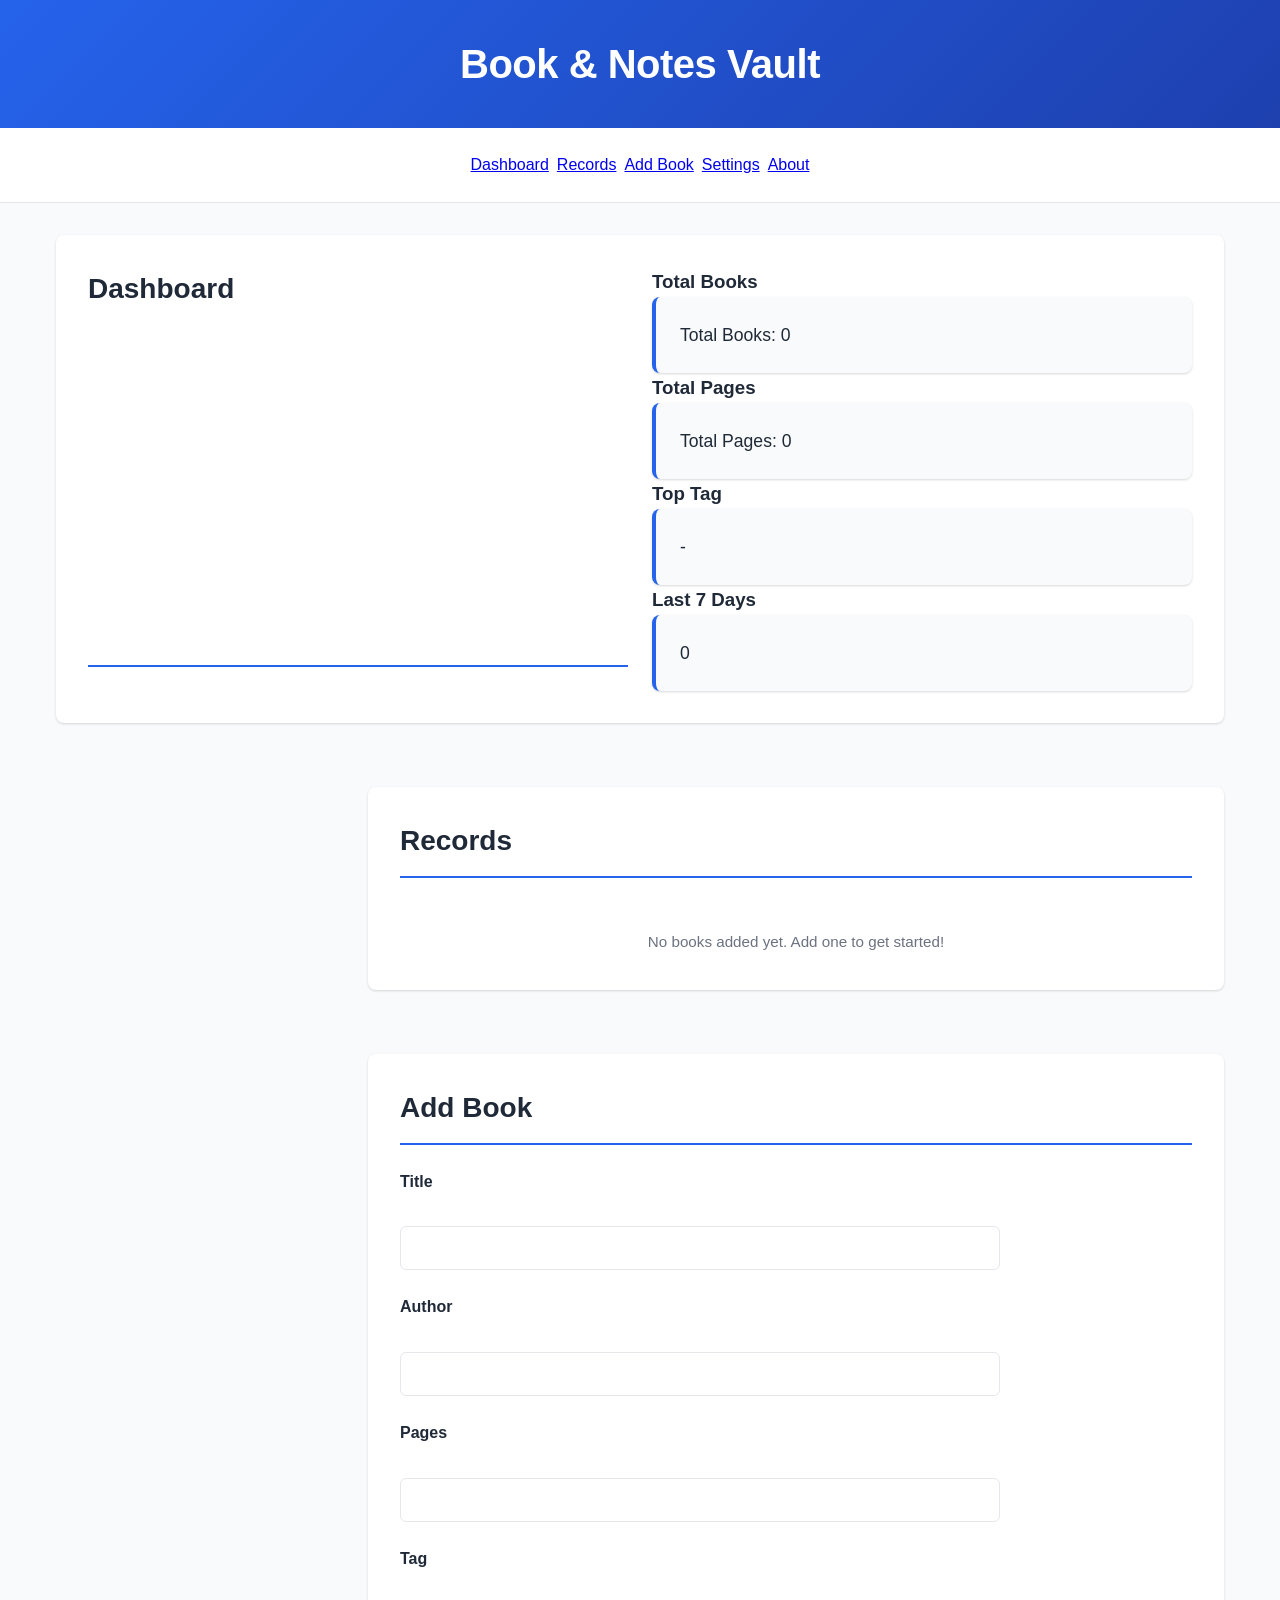
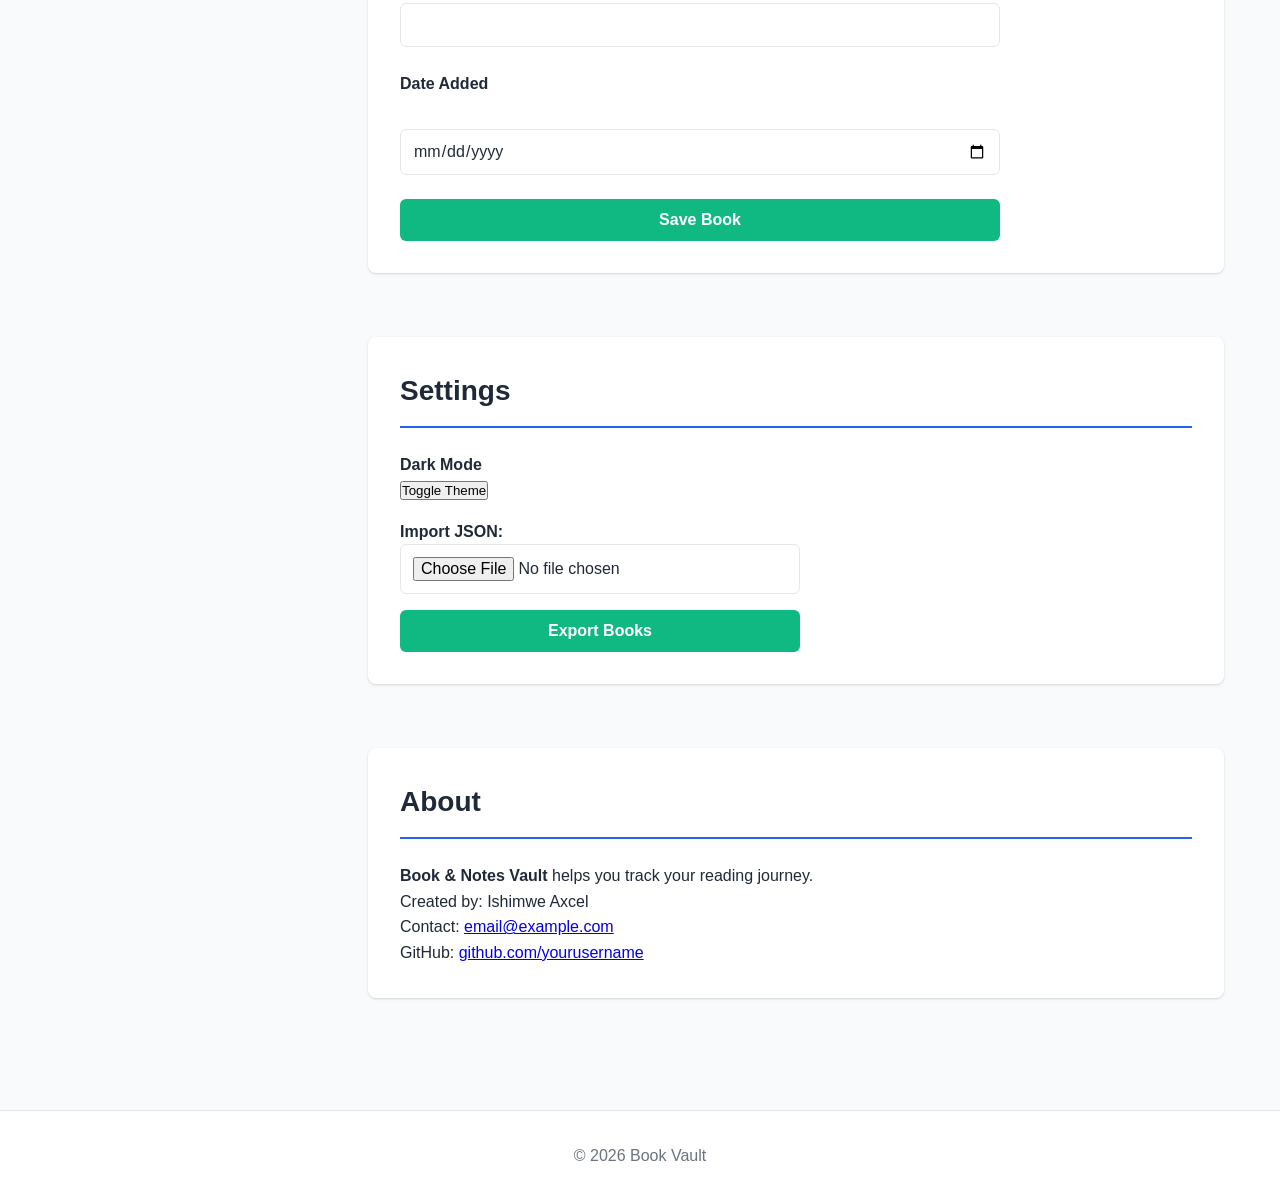
==== index.html @ 2f27c4fe "nav change and settings" ====
<!DOCTYPE html>
<html lang="en">

<head>
  <meta charset="UTF-8">
  <meta name="viewport" content="width=device-width, initial-scale=1.0">
  <title>Book & Notes Vault</title>
  <link rel="stylesheet" href="styles/style.css">
</head>

<body>

  <a href="#main" class="skip-link">Skip to content</a>

  <header>
    <h1>Book & Notes Vault</h1>
  </header>

  <nav>
    <a href="#dashboard" class="nav-link">Dashboard</a>
    <a href="#records" class="nav-link">Records</a>
    <a href="#form" class="nav-link">Add Book</a>
    <a href="#settings" class="nav-link">Settings</a>
    <a href="#about" class="nav-link">About</a>
  </nav>

  <main id="main">

    <section id="dashboard">
      <h2>Dashboard</h2>
      <div class="stats-grid">
        <div class="stat-box">
          <h3>Total Books</h3>
          <p id="totalBooks">0</p>
        </div>
        <div class="stat-box">
          <h3>Total Pages</h3>
          <p id="totalPages">0</p>
        </div>
        <div class="stat-box">
          <h3>Top Tag</h3>
          <p id="topTag">-</p>
        </div>
        <div class="stat-box">
          <h3>Last 7 Days</h3>
          <p id="last7">0</p>
        </div>
      </div>
    </section>

    <section id="records">
      <h2>Records</h2>
    </section>

    <section id="form">
      <h2>Add Book</h2>
      <form id="bookForm">
        <label for="title">Title</label>
        <input type="text" id="title" required>
        <label for="author">Author</label>
        <input type="text" id="author" required>
        <label for="pages">Pages</label>
        <input type="number" id="pages" required>
        <label for="tag">Tag</label>
        <input type="text" id="tag" required>
        <label for="dateAdded">Date Added</label>
        <input type="date" id="dateAdded" required>
        <button type="submit">Save Book</button>
        <p id="formMsg" role="status" aria-live="assertive"></p>
      </form>
    </section>

    <section id="settings">
      <h2>Settings</h2>
      <div class="settings-buttons">
        <div class="setting-item">
          <label for="themeToggle">Dark Mode</label>
          <button id="themeToggle" aria-label="Toggle Dark Mode">Toggle Theme</button>
        </div>
        <div class="setting-item">
          <label>Import JSON: <input type="file" id="importJSON"></label>
        </div>
        <button id="exportJSON">Export Books</button>
      </div>
    </section>

    <section id="about">
      <h2>About</h2>
      <p><strong>Book & Notes Vault</strong> helps you track your reading journey.</p>
      <p>Created by: Ishimwe Axcel</p>
      <p>Contact: <a href="mailto:email@example.com">email@example.com</a></p>
      <p>GitHub: <a href="#">github.com/yourusername</a></p>
    </section>

  </main>

  <footer>
    <p>© 2026 Book Vault</p>
  </footer>

  <script type="module" src="scripts/main.js"></script>
</body>

</html>
---- styles/style.css ----
* {
  margin: 0;
  padding: 0;
  box-sizing: border-box;
}

:root {
  /* Light Theme (Default) */
  --primary-color: #2563eb;
  --primary-dark: #1e40af;
  --secondary-color: #10b981;
  --danger-color: #ef4444;
  --bg-body: #f9fafb;
  --bg-card: #ffffff;
  --bg-nav: #ffffff;
  --text-main: #1f2937;
  --text-muted: #6b7280;
  --border-color: #e5e7eb;
  --shadow: 0 1px 3px rgba(0, 0, 0, 0.1), 0 1px 2px rgba(0, 0, 0, 0.06);
  --shadow-lg: 0 10px 15px -3px rgba(0, 0, 0, 0.1);
  --gradient-header: linear-gradient(135deg, var(--primary-color) 0%, var(--primary-dark) 100%);
  --tag-bg: #e0e7ff;
  --tag-text: #3730a3;
  --input-bg: #ffffff;
}

/* Dark Theme overrides */
body.dark-mode {
  --primary-color: #3b82f6;
  --primary-dark: #60a5fa;
  --secondary-color: #34d399;
  --danger-color: #f87171;
  --bg-body: #111827;
  --bg-card: #1f2937;
  --bg-nav: #1f2937;
  --text-main: #f3f4f6;
  --text-muted: #9ca3af;
  --border-color: #374151;
  --shadow: 0 1px 3px rgba(0, 0, 0, 0.3);
  --shadow-lg: 0 10px 15px -3px rgba(0, 0, 0, 0.3);
  --gradient-header: linear-gradient(135deg, #1e3a8a 0%, #1e40af 100%);
  --tag-bg: #312e81;
  --tag-text: #e0e7ff;
  --input-bg: #374151;
}

body {
  font-family: -apple-system, BlinkMacSystemFont, 'Segoe UI', Roboto, Oxygen, Ubuntu, Cantarell, sans-serif;
  line-height: 1.6;
  color: var(--text-main);
  background-color: var(--bg-body);
  transition: background-color 0.3s ease, color 0.3s ease;
}

/* Header */
header {
  background: var(--gradient-header);
  color: white;
  padding: 2rem 1rem;
  text-align: center;
  box-shadow: var(--shadow);
}

header h1 {
  font-size: 2.5rem;
  font-weight: 700;
  letter-spacing: -0.5px;
}

/* Navigation */
nav {
  display: flex;
  flex-wrap: wrap;
  gap: 0.5rem;
  padding: 1.5rem 1rem;
  background: var(--bg-nav);
  border-bottom: 1px solid var(--border-color);
  justify-content: center;
  transition: background-color 0.3s ease, border-color 0.3s ease;
}

nav button {
  padding: 0.75rem 1.5rem;
  border: 1px solid var(--border-color);
  background: var(--bg-card);
  color: var(--text-main);
  border-radius: 6px;
  cursor: pointer;
  font-weight: 500;
  transition: all 0.2s ease;
}

nav button:hover {
  background: var(--primary-color);
  color: white;
  border-color: var(--primary-color);
  transform: translateY(-1px);
  box-shadow: var(--shadow);
}

nav button:focus {
  outline: 3px solid var(--primary-color);
  outline-offset: 2px;
}

/* Main & Sections */
main {
  padding: 2rem 1rem;
  max-width: 1200px;
  margin: 0 auto;
}

section {
  background: var(--bg-card);
  border-radius: 8px;
  padding: 2rem;
  margin-bottom: 2rem;
  box-shadow: var(--shadow);
  transition: background-color 0.3s ease, box-shadow 0.3s ease;
}

section h2 {
  margin-bottom: 1.5rem;
  font-size: 1.75rem;
  color: var(--text-main);
  border-bottom: 2px solid var(--primary-color);
  padding-bottom: 0.75rem;
}

/* Dashboard Stats */
#dashboard {
  display: grid;
  grid-template-columns: repeat(auto-fit, minmax(240px, 1fr));
  gap: 1.5rem;
  margin-bottom: 2rem;
}

#dashboard p {
  background: var(--bg-body);
  padding: 1.5rem;
  border-radius: 8px;
  border-left: 4px solid var(--primary-color);
  font-weight: 500;
  font-size: 1.1rem;
  color: var(--text-main);
  box-shadow: var(--shadow);
}

/* Records */
#records {
  display: grid;
  grid-template-columns: repeat(auto-fill, minmax(280px, 1fr));
  gap: 1.5rem;
}

#records > h2 {
  grid-column: 1 / -1;
}

#records div {
  background: var(--bg-card);
  border: 1px solid var(--border-color);
  border-radius: 8px;
  padding: 1.5rem;
  transition: all 0.3s ease;
  display: flex;
  flex-direction: column;
}

#records div:hover {
  box-shadow: var(--shadow-lg);
  transform: translateY(-4px);
  border-color: var(--primary-color);
}

#records h4 {
  font-size: 1.25rem;
  margin-bottom: 0.5rem;
  color: var(--text-main);
}

#records p {
  color: var(--text-muted);
  margin: 0.25rem 0;
  font-size: 0.95rem;
}

#records button {
  margin-top: auto; /* Push button to bottom */
  width: 100%;
  padding: 0.75rem;
  background: var(--danger-color);
  color: white;
  border: none;
  border-radius: 6px;
  cursor: pointer;
  font-weight: 600;
  transition: all 0.2s ease;
}

#records button:hover {
  background: #dc2626; /* Slightly darker shade manually if needed, or rely on opacity */
  filter: brightness(0.9);
  transform: scale(1.02);
}

#records button:focus {
  outline: 3px solid var(--danger-color);
  outline-offset: 2px;
}

/* Form */
#form h2 {
  grid-column: 1 / -1;
}

#bookForm {
  display: grid;
  gap: 1.5rem;
  max-width: 600px;
}

label {
  display: block;
  font-weight: 600;
  color: var(--text-main);
  margin-bottom: 0.5rem;
}

input[type="text"],
input[type="number"],
input[type="date"],
input[type="file"] {
  width: 100%;
  padding: 0.75rem;
  border: 1px solid var(--border-color);
  border-radius: 6px;
  font-size: 1rem;
  font-family: inherit;
  transition: all 0.2s ease;
  background-color: var(--input-bg);
  color: var(--text-main);
}

input[type="text"]:focus,
input[type="number"]:focus,
input[type="date"]:focus,
input[type="file"]:focus {
  outline: none;
  border-color: var(--primary-color);
  box-shadow: 0 0 0 3px rgba(37, 99, 235, 0.1);
}

#bookForm > button,
#exportJSON {
  padding: 0.75rem 1.5rem;
  background: var(--secondary-color);
  color: white;
  border: none;
  border-radius: 6px;
  font-size: 1rem;
  font-weight: 600;
  cursor: pointer;
  transition: all 0.2s ease;
}

#bookForm > button:hover,
#exportJSON:hover {
  filter: brightness(0.9);
  transform: translateY(-2px);
  box-shadow: var(--shadow);
}

#bookForm > button:focus,
#exportJSON:focus {
  outline: 3px solid var(--secondary-color);
  outline-offset: 2px;
}

.settings-buttons {
  display: flex;
  flex-direction: column;
  gap: 1rem;
  max-width: 400px;
}

.settings-buttons label {
  margin-bottom: 0;
}

/* Status Messages */
#formMsg {
  padding: 0.75rem;
  border-radius: 6px;
  font-weight: 500;
  display: none;
}

#formMsg.success {
  display: block;
  background: #d1fae5;
  color: #065f46;
  border: 1px solid #6ee7b7;
}

#formMsg.error {
  display: block;
  background: #fee2e2;
  color: #7f1d1d;
  border: 1px solid #fca5a5;
}

/* Footer */
footer {
  background: var(--bg-nav);
  color: var(--text-muted);
  text-align: center;
  padding: 2rem 1rem;
  margin-top: 3rem;
  border-top: 1px solid var(--border-color);
}

footer p {
  margin: 0;
}

/* Skip Link */
.skip-link {
  position: absolute;
  left: -999px;
  z-index: 999;
  text-decoration: none;
}

.skip-link:focus {
  left: 10px;
  top: 10px;
  background: var(--text-main);
  color: var(--bg-body);
  padding: 0.5rem 1rem;
  border-radius: 6px;
  box-shadow: var(--shadow-lg);
}

/* Responsive */
@media (max-width: 768px) {
  header h1 {
    font-size: 1.75rem;
  }

  main {
    padding: 1rem 0.5rem;
  }

  section {
    padding: 1.5rem 1rem;
    margin-bottom: 1rem;
  }

  nav {
    gap: 0.5rem;
  }

  nav button {
    padding: 0.5rem 1rem;
    font-size: 0.9rem;
  }

  #records {
    grid-template-columns: 1fr;
  }
}

@media (min-width: 1024px) {
  main {
    display: grid;
    grid-template-columns: 280px 1fr; /* Increased sidebar width slightly */
    gap: 2rem;
  }

  nav {
    justify-content: center;
  }

  #dashboard {
    grid-column: 1 / -1;
  }

  #records,
  #form,
  #settings,
  #about {
    grid-column: 2;
  }
}
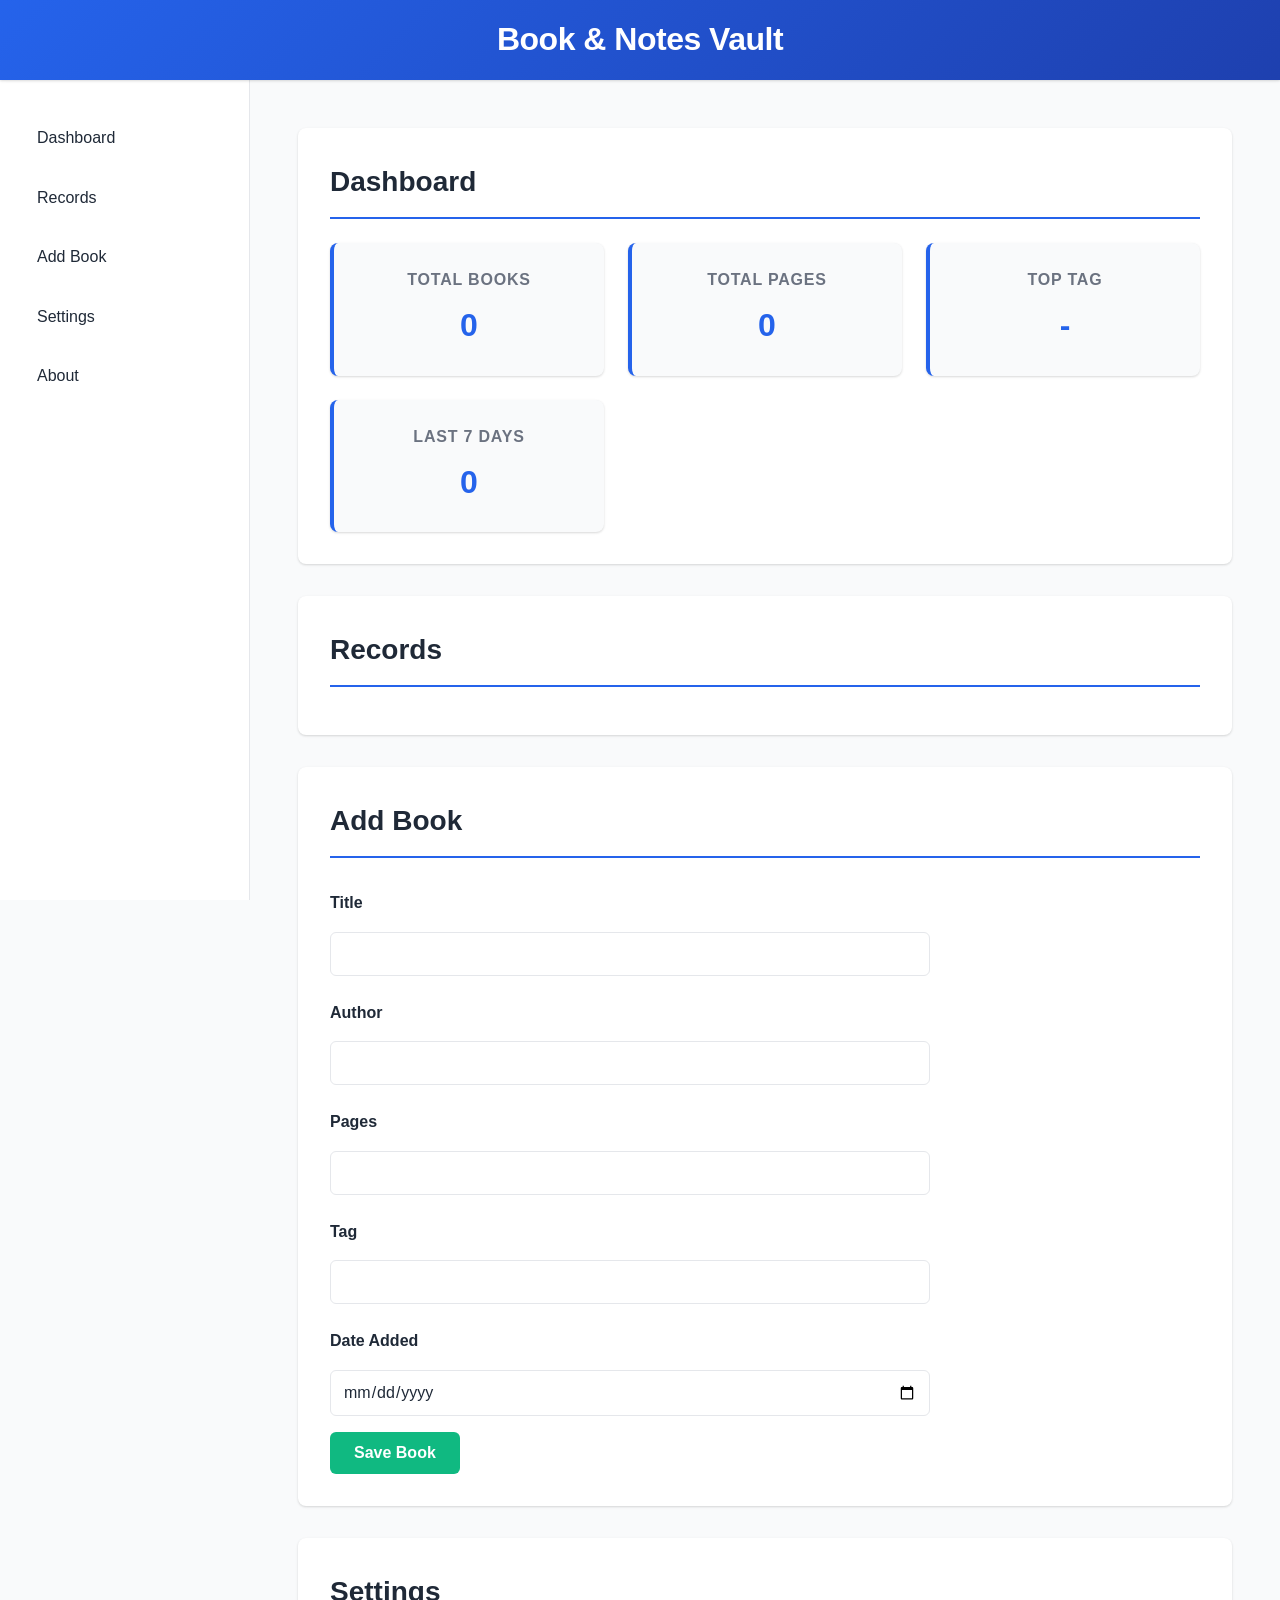
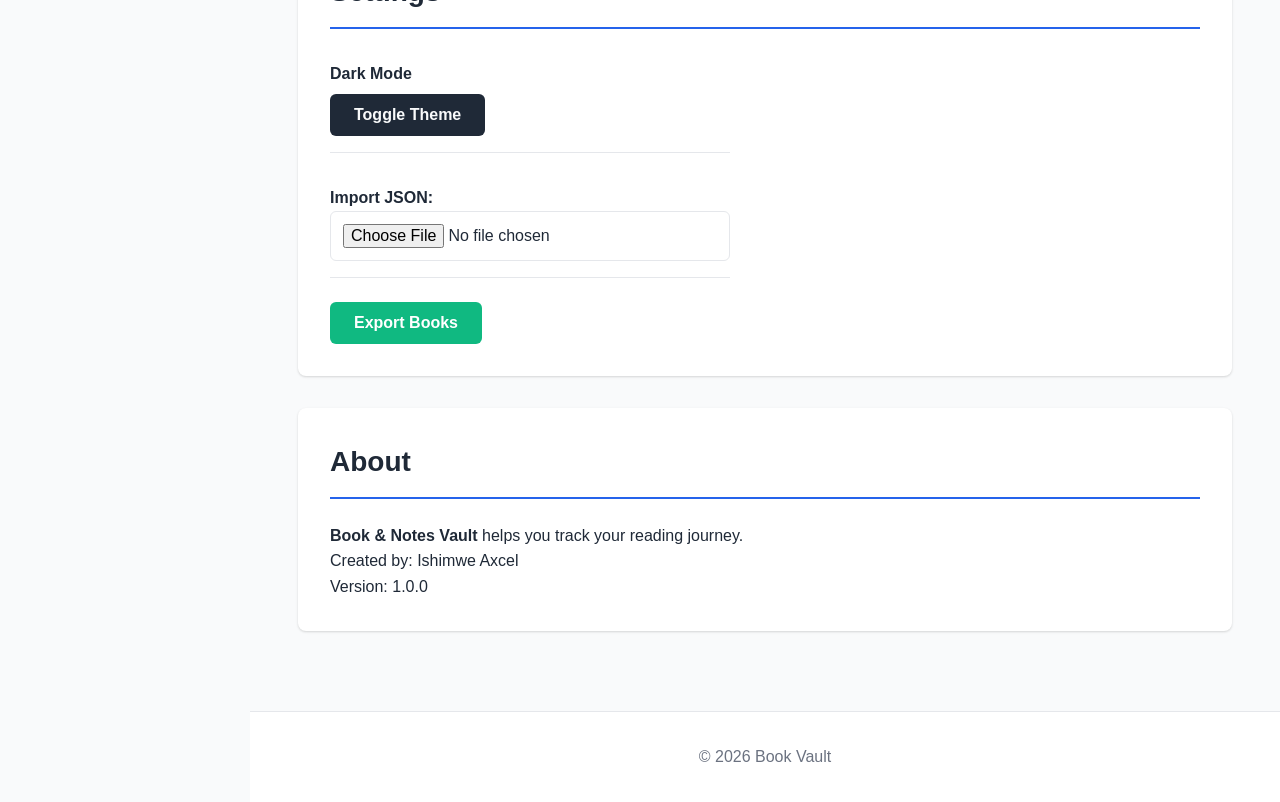
==== commit 2afe72df: "nav change and settings" ====
--- a/index.html
+++ b/index.html
@@ -88,8 +88,7 @@
       <h2>About</h2>
       <p><strong>Book & Notes Vault</strong> helps you track your reading journey.</p>
       <p>Created by: Ishimwe Axcel</p>
-      <p>Contact: <a href="mailto:email@example.com">email@example.com</a></p>
-      <p>GitHub: <a href="#">github.com/yourusername</a></p>
+      <p>Version: 1.0.0</p>
     </section>
 
   </main>
--- a/styles/style.css
+++ b/styles/style.css
@@ -22,6 +22,8 @@
   --tag-bg: #e0e7ff;
   --tag-text: #3730a3;
   --input-bg: #ffffff;
+  --highlight-bg: #fde047;
+  --highlight-text: #000000;
 }
 
 /* Dark Theme overrides */
@@ -40,74 +42,91 @@
   --shadow-lg: 0 10px 15px -3px rgba(0, 0, 0, 0.3);
   --gradient-header: linear-gradient(135deg, #1e3a8a 0%, #1e40af 100%);
   --tag-bg: #312e81;
-  --tag-text: #e0e7ff;
   --input-bg: #374151;
+  --highlight-bg: #fbbf24;
+  --highlight-text: #000000;
+}
+
+html {
+  scroll-behavior: smooth;
 }
 
 body {
-  font-family: -apple-system, BlinkMacSystemFont, 'Segoe UI', Roboto, Oxygen, Ubuntu, Cantarell, sans-serif;
+  font-family: 'Segoe UI', Tahoma, Geneva, Verdana, sans-serif;
   line-height: 1.6;
   color: var(--text-main);
   background-color: var(--bg-body);
   transition: background-color 0.3s ease, color 0.3s ease;
-}
-
-/* Header */
+  display: flex;
+  flex-direction: column;
+  min-height: 100vh;
+}
+
+mark {
+  background-color: var(--highlight-bg);
+  color: var(--highlight-text);
+  border-radius: 2px;
+  padding: 0 2px;
+}
+
 header {
   background: var(--gradient-header);
   color: white;
-  padding: 2rem 1rem;
+  padding: 1.5rem 1rem;
   text-align: center;
   box-shadow: var(--shadow);
+  z-index: 20;
+  position: relative;
 }
 
 header h1 {
-  font-size: 2.5rem;
+  font-size: 2rem;
   font-weight: 700;
   letter-spacing: -0.5px;
 }
 
-/* Navigation */
+/* Navigation - Sidebar on Desktop */
 nav {
-  display: flex;
-  flex-wrap: wrap;
+  background: var(--bg-nav);
+  border-right: 1px solid var(--border-color);
+  transition: background-color 0.3s ease, border-color 0.3s ease;
+  padding: 1rem;
+  display: flex;
+  flex-direction: column;
+  /* Stack vertically by default for sidebar */
   gap: 0.5rem;
-  padding: 1.5rem 1rem;
-  background: var(--bg-nav);
-  border-bottom: 1px solid var(--border-color);
-  justify-content: center;
-  transition: background-color 0.3s ease, border-color 0.3s ease;
-}
-
-nav button {
-  padding: 0.75rem 1.5rem;
-  border: 1px solid var(--border-color);
-  background: var(--bg-card);
-  color: var(--text-main);
-  border-radius: 6px;
-  cursor: pointer;
+}
+
+/* Nav Links as Buttons */
+.nav-link {
+  display: block;
+  padding: 0.75rem 1.25rem;
+  color: var(--text-main);
+  text-decoration: none;
   font-weight: 500;
+  border-radius: 6px;
   transition: all 0.2s ease;
-}
-
-nav button:hover {
+  border: 1px solid transparent;
+}
+
+.nav-link:hover {
   background: var(--primary-color);
   color: white;
-  border-color: var(--primary-color);
-  transform: translateY(-1px);
+  transform: translateX(4px);
   box-shadow: var(--shadow);
 }
 
-nav button:focus {
-  outline: 3px solid var(--primary-color);
-  outline-offset: 2px;
+.nav-link:focus {
+  outline: 2px solid var(--primary-color);
+  background: var(--bg-body);
 }
 
 /* Main & Sections */
 main {
-  padding: 2rem 1rem;
-  max-width: 1200px;
-  margin: 0 auto;
+  padding: 2rem;
+  flex: 1;
+  max-width: 1000px;
+  /* Limit width for readability */
 }
 
 section {
@@ -117,6 +136,8 @@
   margin-bottom: 2rem;
   box-shadow: var(--shadow);
   transition: background-color 0.3s ease, box-shadow 0.3s ease;
+  scroll-margin-top: 2rem;
+  /* Spacing for smooth scroll target */
 }
 
 section h2 {
@@ -127,37 +148,84 @@
   padding-bottom: 0.75rem;
 }
 
-/* Dashboard Stats */
-#dashboard {
+/* Dashboard Stats Grid */
+.stats-grid {
   display: grid;
-  grid-template-columns: repeat(auto-fit, minmax(240px, 1fr));
+  grid-template-columns: repeat(auto-fit, minmax(200px, 1fr));
   gap: 1.5rem;
-  margin-bottom: 2rem;
-}
-
-#dashboard p {
+}
+
+.stat-box {
   background: var(--bg-body);
   padding: 1.5rem;
   border-radius: 8px;
   border-left: 4px solid var(--primary-color);
-  font-weight: 500;
-  font-size: 1.1rem;
-  color: var(--text-main);
   box-shadow: var(--shadow);
-}
-
-/* Records */
-#records {
+  text-align: center;
+}
+
+.stat-box h3 {
+  font-size: 1rem;
+  color: var(--text-muted);
+  margin-bottom: 0.5rem;
+  text-transform: uppercase;
+  letter-spacing: 0.05em;
+}
+
+.stat-box p {
+  font-size: 2rem;
+  font-weight: 700;
+  color: var(--primary-color);
+  margin: 0;
+}
+
+/* Records Controls */
+.controls-bar {
+  display: flex;
+  flex-wrap: wrap;
+  gap: 1rem;
+  margin-bottom: 1.5rem;
+  align-items: center;
+  background: var(--bg-body);
+  padding: 1rem;
+  border-radius: 8px;
+  border: 1px solid var(--border-color);
+}
+
+#searchInput {
+  flex: 1;
+  min-width: 200px;
+}
+
+.sort-controls {
+  display: flex;
+  align-items: center;
+  gap: 0.5rem;
+}
+
+.sort-controls select {
+  padding: 0.75rem;
+  border: 1px solid var(--border-color);
+  border-radius: 6px;
+  background-color: var(--input-bg);
+  color: var(--text-main);
+  cursor: pointer;
+}
+
+/* Records Grid Container */
+#recordsGrid {
   display: grid;
   grid-template-columns: repeat(auto-fill, minmax(280px, 1fr));
   gap: 1.5rem;
 }
 
-#records > h2 {
+/* Records Section Header */
+#records>h2 {
   grid-column: 1 / -1;
-}
-
-#records div {
+  margin-bottom: 1rem;
+}
+
+.record-card {
   background: var(--bg-card);
   border: 1px solid var(--border-color);
   border-radius: 8px;
@@ -167,26 +235,26 @@
   flex-direction: column;
 }
 
-#records div:hover {
+.record-card:hover {
   box-shadow: var(--shadow-lg);
   transform: translateY(-4px);
   border-color: var(--primary-color);
 }
 
-#records h4 {
+.record-card h4 {
   font-size: 1.25rem;
   margin-bottom: 0.5rem;
   color: var(--text-main);
 }
 
-#records p {
+.record-card p {
   color: var(--text-muted);
   margin: 0.25rem 0;
   font-size: 0.95rem;
 }
 
-#records button {
-  margin-top: auto; /* Push button to bottom */
+.delete-btn {
+  margin-top: auto;
   width: 100%;
   padding: 0.75rem;
   background: var(--danger-color);
@@ -198,25 +266,15 @@
   transition: all 0.2s ease;
 }
 
-#records button:hover {
-  background: #dc2626; /* Slightly darker shade manually if needed, or rely on opacity */
+.delete-btn:hover {
   filter: brightness(0.9);
   transform: scale(1.02);
 }
 
-#records button:focus {
-  outline: 3px solid var(--danger-color);
-  outline-offset: 2px;
-}
-
 /* Form */
-#form h2 {
-  grid-column: 1 / -1;
-}
-
 #bookForm {
   display: grid;
-  gap: 1.5rem;
+  gap: 1rem;
   max-width: 600px;
 }
 
@@ -224,7 +282,7 @@
   display: block;
   font-weight: 600;
   color: var(--text-main);
-  margin-bottom: 0.5rem;
+  margin-top: 0.5rem;
 }
 
 input[type="text"],
@@ -242,17 +300,15 @@
   color: var(--text-main);
 }
 
-input[type="text"]:focus,
-input[type="number"]:focus,
-input[type="date"]:focus,
-input[type="file"]:focus {
+input:focus {
   outline: none;
   border-color: var(--primary-color);
   box-shadow: 0 0 0 3px rgba(37, 99, 235, 0.1);
 }
 
-#bookForm > button,
-#exportJSON {
+#bookForm>button,
+#exportJSON,
+#themeToggle {
   padding: 0.75rem 1.5rem;
   background: var(--secondary-color);
   color: white;
@@ -262,30 +318,40 @@
   font-weight: 600;
   cursor: pointer;
   transition: all 0.2s ease;
-}
-
-#bookForm > button:hover,
-#exportJSON:hover {
+  width: fit-content;
+}
+
+#themeToggle {
+  background: var(--text-main);
+  /* Defaults to main text color (dark/light) */
+  color: var(--bg-body);
+}
+
+#bookForm>button:hover,
+#exportJSON:hover,
+#themeToggle:hover {
   filter: brightness(0.9);
   transform: translateY(-2px);
   box-shadow: var(--shadow);
 }
 
-#bookForm > button:focus,
-#exportJSON:focus {
-  outline: 3px solid var(--secondary-color);
-  outline-offset: 2px;
-}
-
 .settings-buttons {
   display: flex;
   flex-direction: column;
-  gap: 1rem;
+  gap: 1.5rem;
   max-width: 400px;
 }
 
-.settings-buttons label {
-  margin-bottom: 0;
+.setting-item {
+  display: flex;
+  flex-direction: column;
+  gap: 0.5rem;
+  padding-bottom: 1rem;
+  border-bottom: 1px solid var(--border-color);
+}
+
+.setting-item:last-child {
+  border-bottom: none;
 }
 
 /* Status Messages */
@@ -294,6 +360,7 @@
   border-radius: 6px;
   font-weight: 500;
   display: none;
+  margin-top: 1rem;
 }
 
 #formMsg.success {
@@ -316,12 +383,90 @@
   color: var(--text-muted);
   text-align: center;
   padding: 2rem 1rem;
-  margin-top: 3rem;
+  margin-top: auto;
   border-top: 1px solid var(--border-color);
 }
 
-footer p {
-  margin: 0;
+/* Desktop Layout (Sidebar) */
+@media (min-width: 1024px) {
+  body {
+    display: flex;
+    flex-direction: row;
+    /* Horizontal layout */
+    flex-wrap: wrap;
+    /* Allow header to be full width if needed, but let's try strict sidebar */
+    overflow-x: hidden;
+  }
+
+  header {
+    width: 100%;
+    /* Keep header top-level if simple, or move it? 
+      Let's stick to Header Top, Nav Left, Main Right 
+    */
+    position: fixed;
+    top: 0;
+    left: 0;
+    height: 80px;
+    display: flex;
+    align-items: center;
+    justify-content: center;
+  }
+
+  nav {
+    position: fixed;
+    top: 80px;
+    /* Below header */
+    left: 0;
+    bottom: 0;
+    width: 250px;
+    overflow-y: auto;
+    border-right: 1px solid var(--border-color);
+    padding: 2rem 1rem;
+  }
+
+  main {
+    margin-top: 80px;
+    /* Offset fixed header */
+    margin-left: 250px;
+    /* Offset fixed sidebar */
+    width: calc(100% - 250px);
+    max-width: 1200px;
+    padding: 3rem;
+  }
+
+  footer {
+    margin-left: 250px;
+    width: calc(100% - 250px);
+  }
+}
+
+/* Mobile Responsive */
+@media (max-width: 1023px) {
+  nav {
+    flex-direction: row;
+    flex-wrap: wrap;
+    justify-content: center;
+    border-bottom: 1px solid var(--border-color);
+    border-right: none;
+    position: sticky;
+    /* Sticky nav on mobile is nice */
+    top: 0;
+    z-index: 10;
+  }
+
+  .nav-link {
+    padding: 0.5rem 0.75rem;
+    font-size: 0.9rem;
+  }
+
+  main {
+    padding: 1rem;
+  }
+
+  .stats-grid {
+    grid-template-columns: 1fr;
+    /* Stack on small screens */
+  }
 }
 
 /* Skip Link */
@@ -329,67 +474,13 @@
   position: absolute;
   left: -999px;
   z-index: 999;
-  text-decoration: none;
+  background: var(--text-main);
+  color: var(--bg-body);
+  padding: 1rem;
+  border-radius: 6px;
 }
 
 .skip-link:focus {
   left: 10px;
   top: 10px;
-  background: var(--text-main);
-  color: var(--bg-body);
-  padding: 0.5rem 1rem;
-  border-radius: 6px;
-  box-shadow: var(--shadow-lg);
-}
-
-/* Responsive */
-@media (max-width: 768px) {
-  header h1 {
-    font-size: 1.75rem;
-  }
-
-  main {
-    padding: 1rem 0.5rem;
-  }
-
-  section {
-    padding: 1.5rem 1rem;
-    margin-bottom: 1rem;
-  }
-
-  nav {
-    gap: 0.5rem;
-  }
-
-  nav button {
-    padding: 0.5rem 1rem;
-    font-size: 0.9rem;
-  }
-
-  #records {
-    grid-template-columns: 1fr;
-  }
-}
-
-@media (min-width: 1024px) {
-  main {
-    display: grid;
-    grid-template-columns: 280px 1fr; /* Increased sidebar width slightly */
-    gap: 2rem;
-  }
-
-  nav {
-    justify-content: center;
-  }
-
-  #dashboard {
-    grid-column: 1 / -1;
-  }
-
-  #records,
-  #form,
-  #settings,
-  #about {
-    grid-column: 2;
-  }
-}
+}
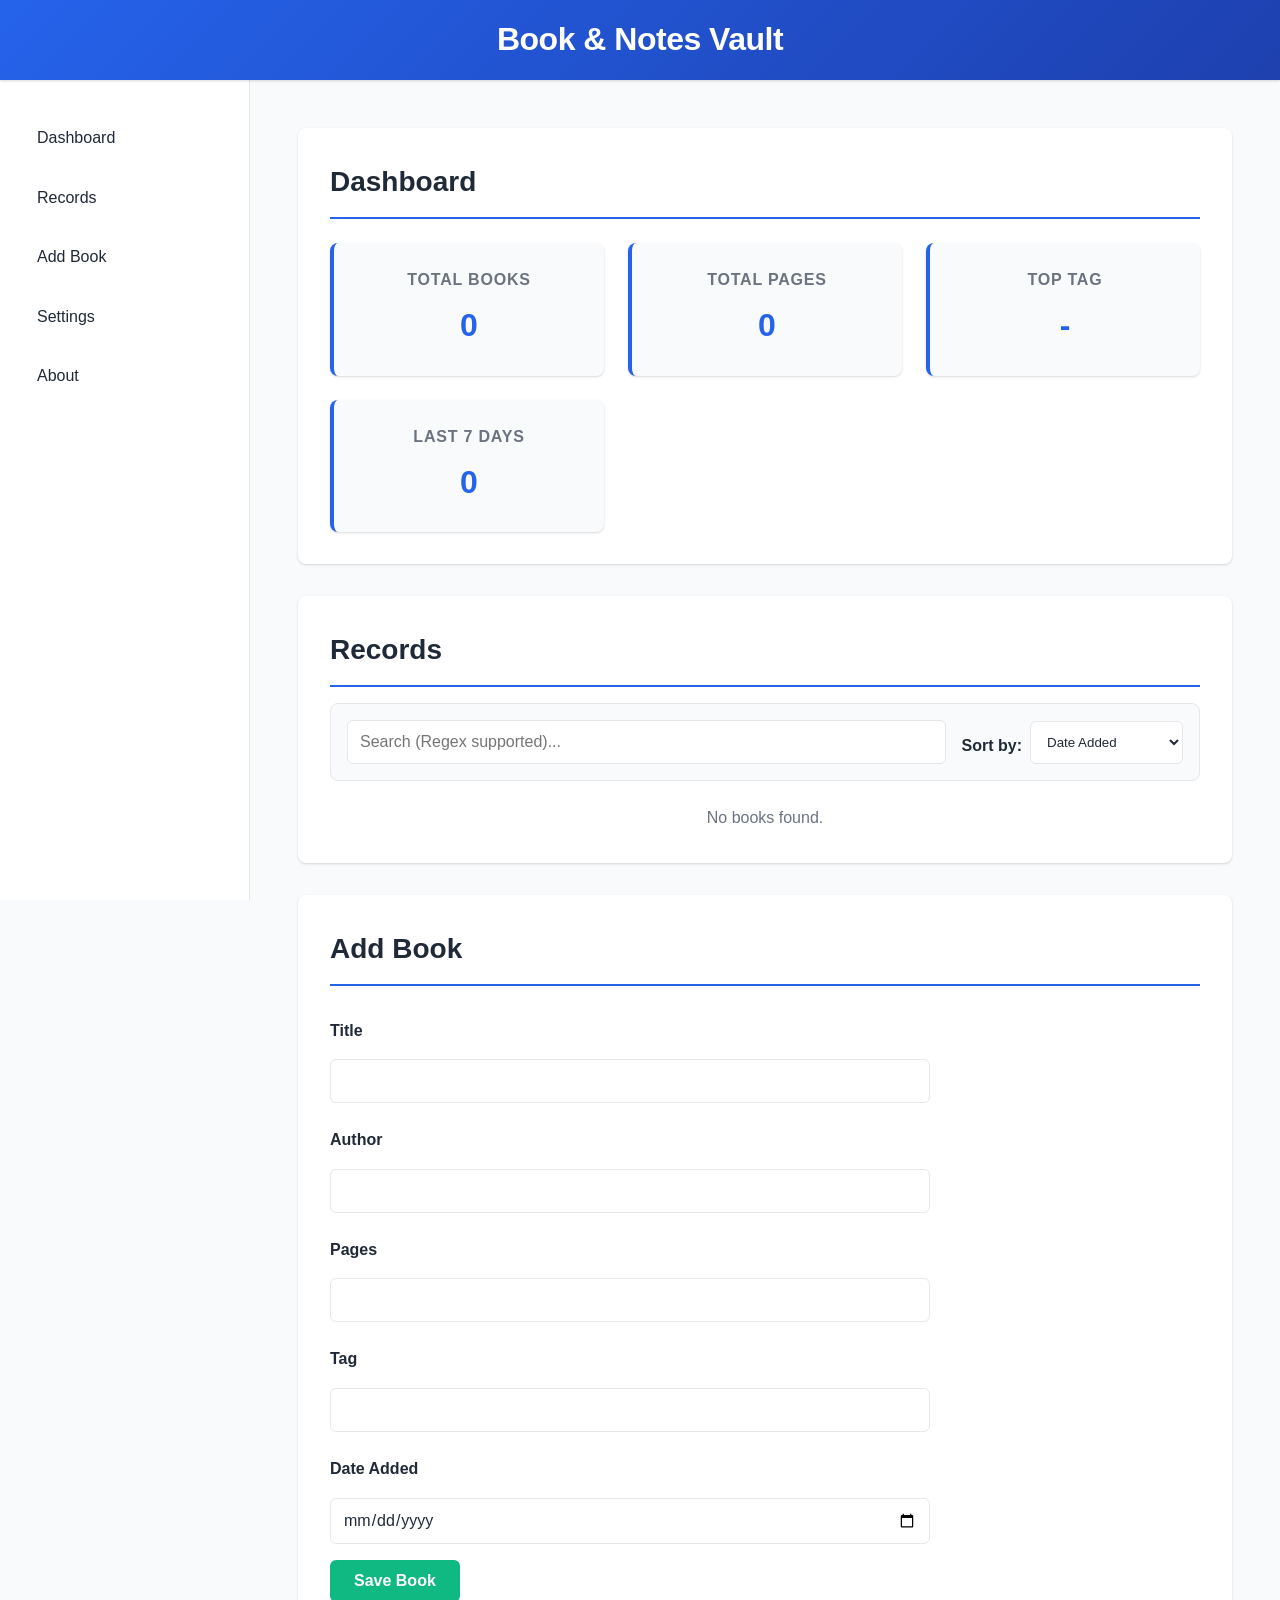
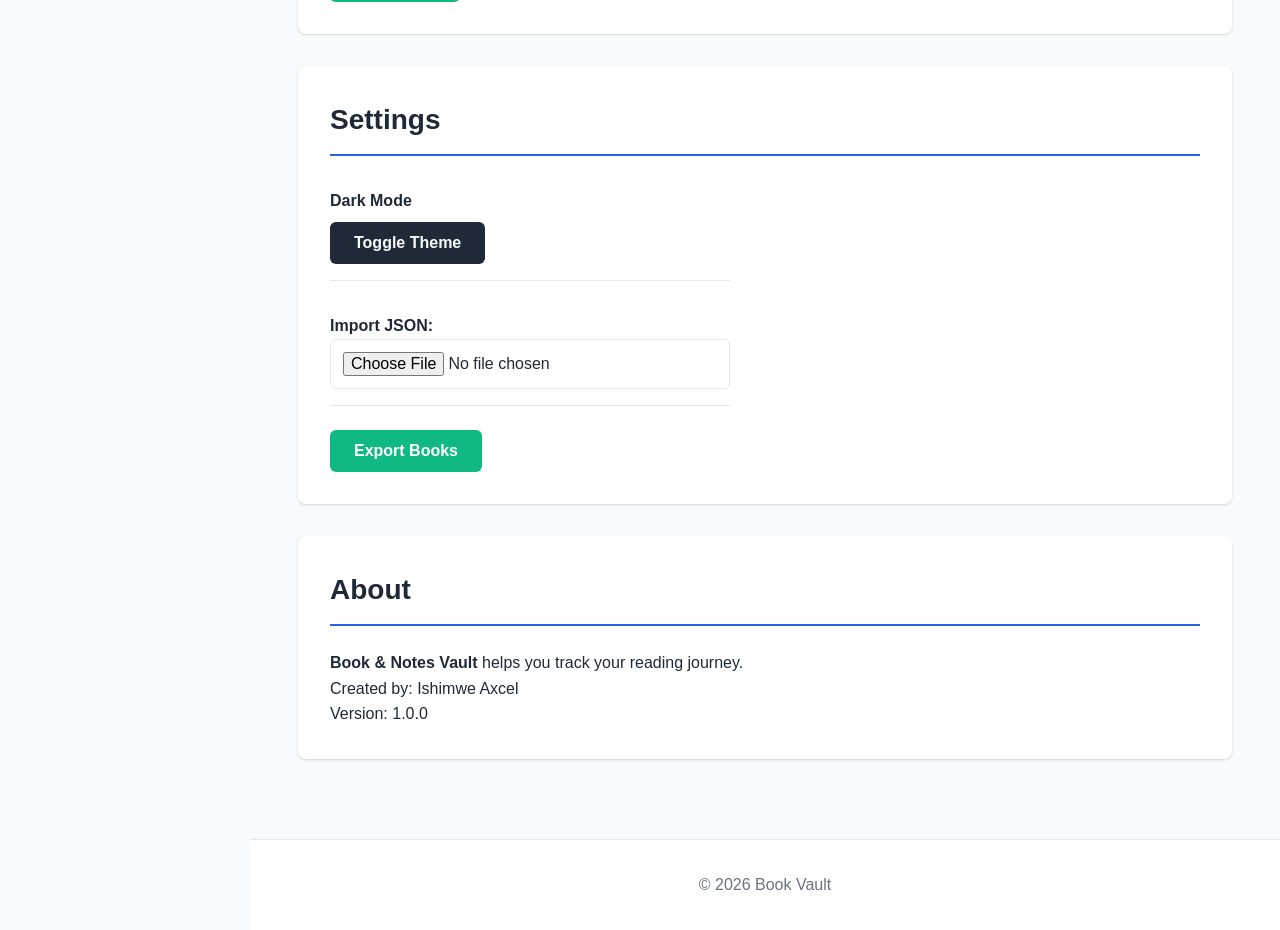
==== commit 0e3e9f7c: "record fix" ====
--- a/index.html
+++ b/index.html
@@ -50,6 +50,18 @@
 
     <section id="records">
       <h2>Records</h2>
+      <div class="controls-bar">
+        <input type="text" id="searchInput" placeholder="Search (Regex supported)..." aria-label="Search Records">
+        <div class="sort-controls">
+          <label for="sortBy">Sort by:</label>
+          <select id="sortBy">
+            <option value="dateAdded">Date Added</option>
+            <option value="title">Title (A-Z)</option>
+            <option value="pages">Pages (Low-High)</option>
+          </select>
+        </div>
+      </div>
+      <div id="recordsGrid"></div>
     </section>
 
     <section id="form">
--- a/styles/style.css
+++ b/styles/style.css
@@ -85,7 +85,7 @@
   letter-spacing: -0.5px;
 }
 
-/* Navigation - Sidebar on Desktop */
+/* Navigation Sidebar on Desktop */
 nav {
   background: var(--bg-nav);
   border-right: 1px solid var(--border-color);
@@ -377,7 +377,6 @@
   border: 1px solid #fca5a5;
 }
 
-/* Footer */
 footer {
   background: var(--bg-nav);
   color: var(--text-muted);
@@ -394,15 +393,12 @@
     flex-direction: row;
     /* Horizontal layout */
     flex-wrap: wrap;
-    /* Allow header to be full width if needed, but let's try strict sidebar */
+    /* Allow header to be full width if needed*/
     overflow-x: hidden;
   }
 
   header {
     width: 100%;
-    /* Keep header top-level if simple, or move it? 
-      Let's stick to Header Top, Nav Left, Main Right 
-    */
     position: fixed;
     top: 0;
     left: 0;
@@ -426,9 +422,7 @@
 
   main {
     margin-top: 80px;
-    /* Offset fixed header */
     margin-left: 250px;
-    /* Offset fixed sidebar */
     width: calc(100% - 250px);
     max-width: 1200px;
     padding: 3rem;
@@ -449,7 +443,6 @@
     border-bottom: 1px solid var(--border-color);
     border-right: none;
     position: sticky;
-    /* Sticky nav on mobile is nice */
     top: 0;
     z-index: 10;
   }
@@ -469,7 +462,6 @@
   }
 }
 
-/* Skip Link */
 .skip-link {
   position: absolute;
   left: -999px;
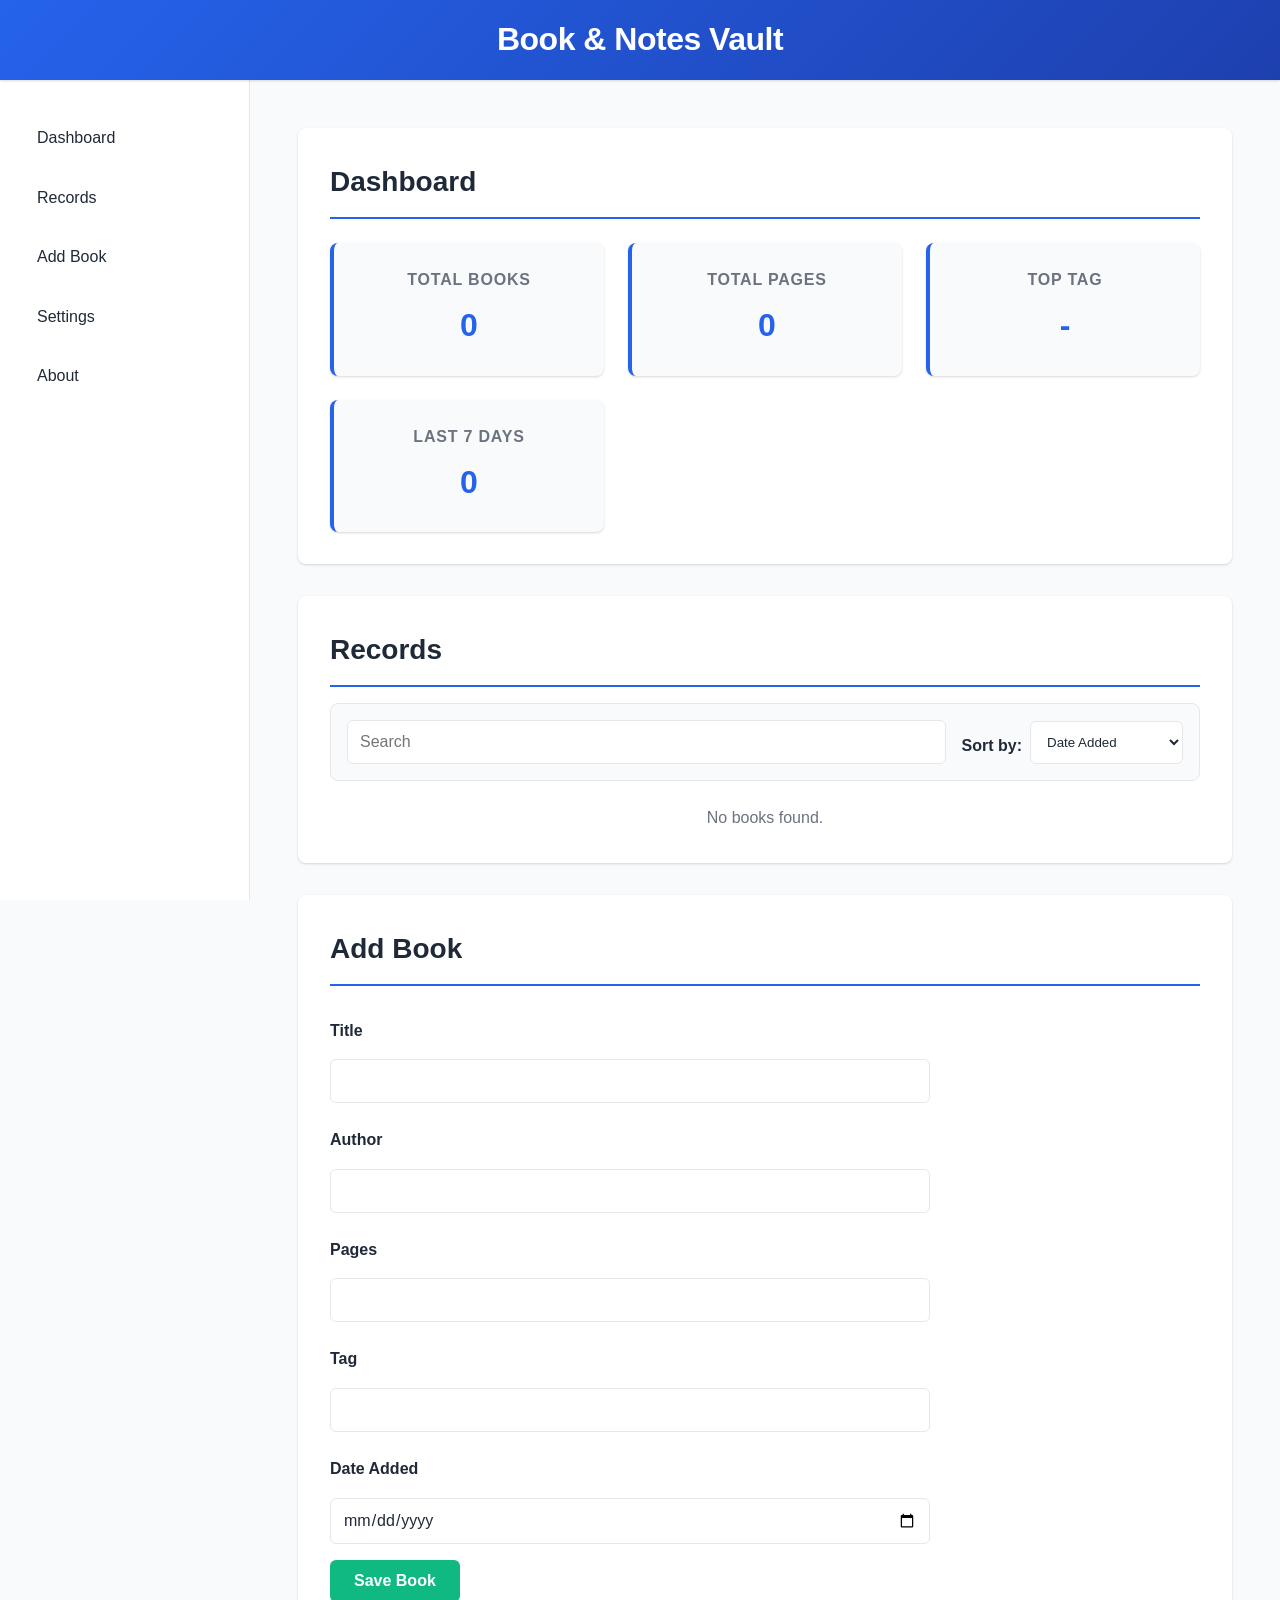
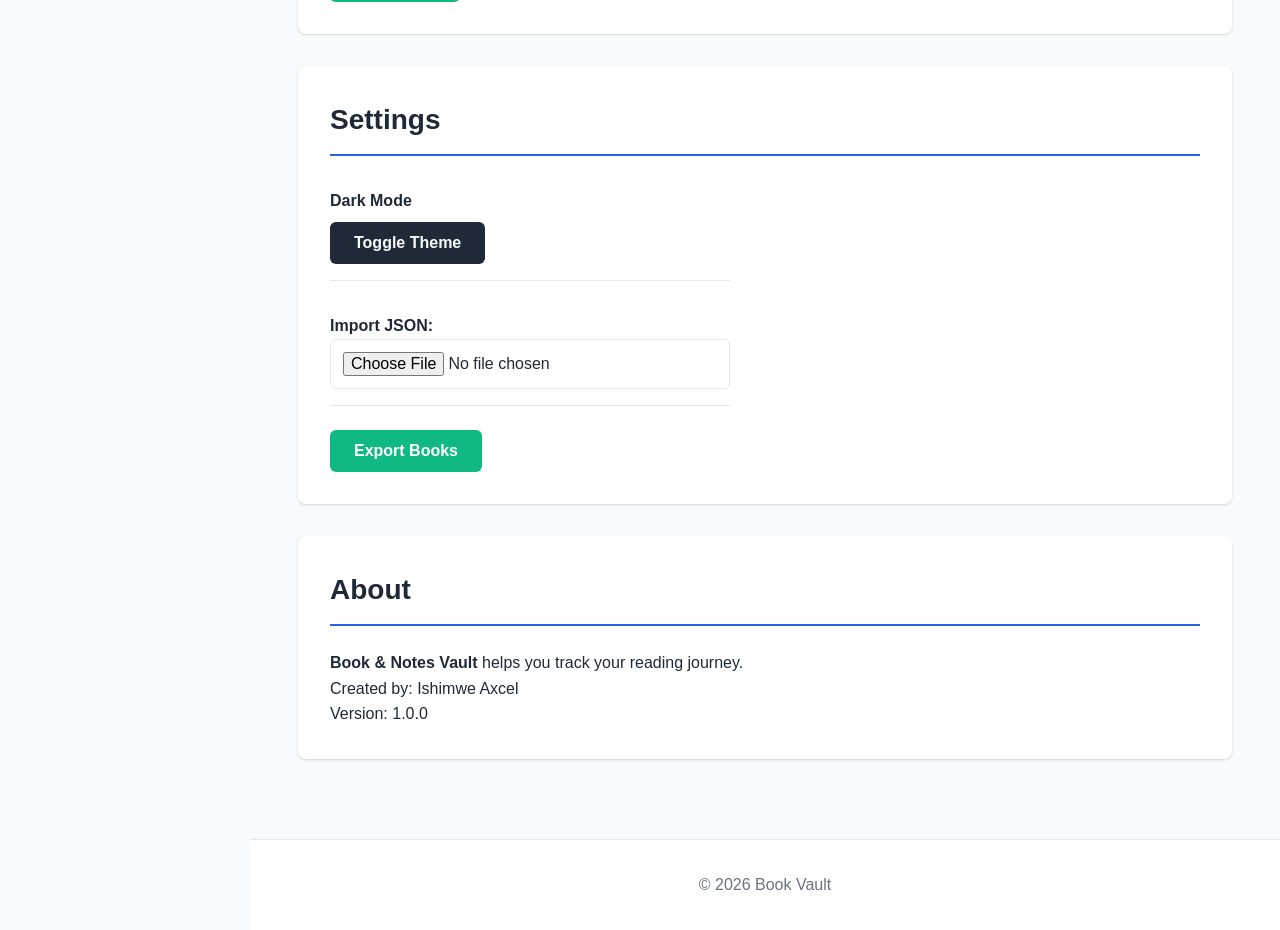
==== commit 50ad4011: "feat: Implement book management logic, comprehensive styling, and dark mode support with a minor sea" ====
--- a/index.html
+++ b/index.html
@@ -51,7 +51,7 @@
     <section id="records">
       <h2>Records</h2>
       <div class="controls-bar">
-        <input type="text" id="searchInput" placeholder="Search (Regex supported)..." aria-label="Search Records">
+        <input type="text" id="searchInput" placeholder="Search" aria-label="Search Records">
         <div class="sort-controls">
           <label for="sortBy">Sort by:</label>
           <select id="sortBy">
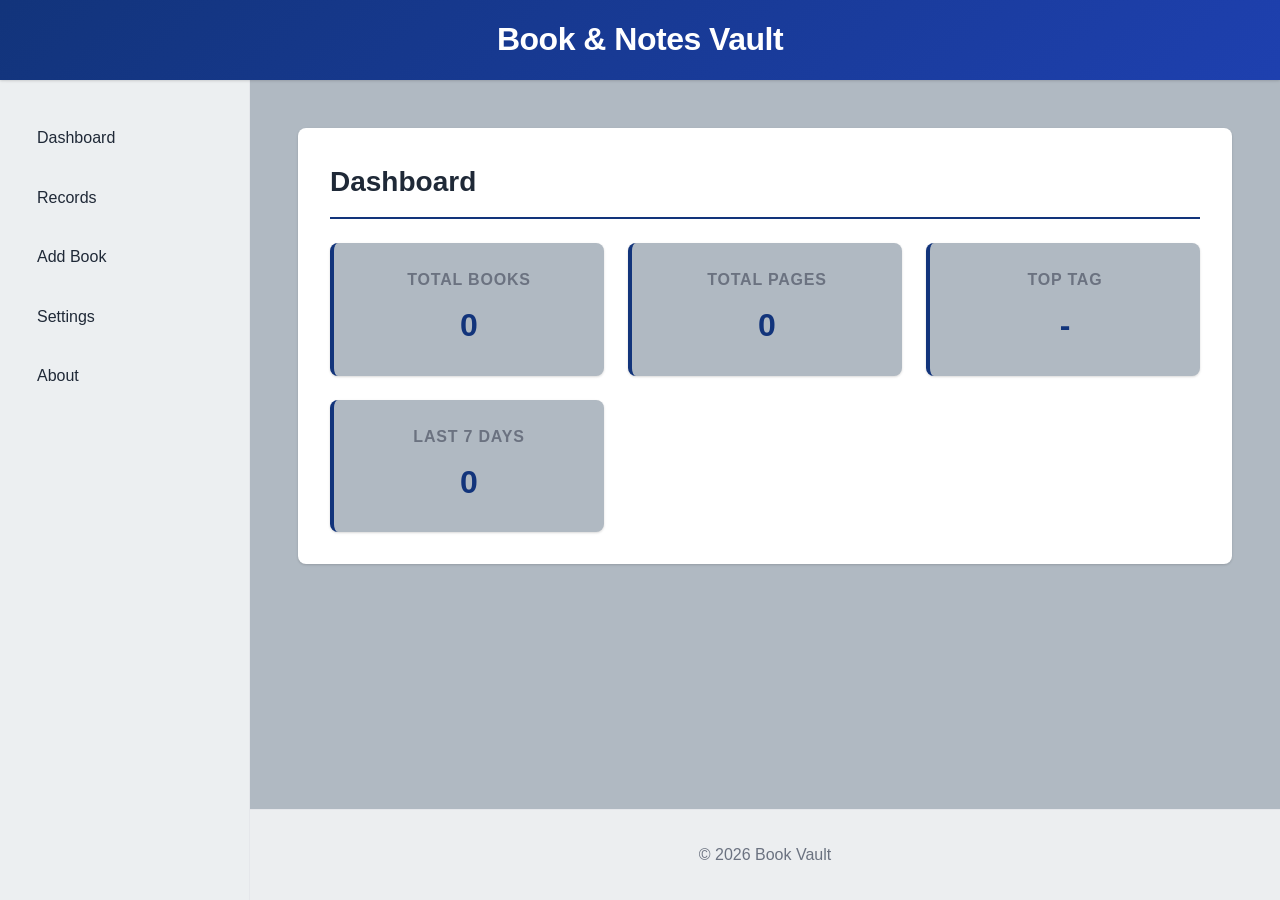
==== commit 86693b0d: "feat: Introduce core application logic, UI rendering, and validation scripts, and refactor index.htm" ====
--- a/index.html
+++ b/index.html
@@ -4,7 +4,7 @@
 <head>
   <meta charset="UTF-8">
   <meta name="viewport" content="width=device-width, initial-scale=1.0">
-  <title>Book & Notes Vault</title>
+  <title>Dashboard - Book & Notes Vault</title>
   <link rel="stylesheet" href="styles/style.css">
 </head>
 
@@ -17,11 +17,11 @@
   </header>
 
   <nav>
-    <a href="#dashboard" class="nav-link">Dashboard</a>
-    <a href="#records" class="nav-link">Records</a>
-    <a href="#form" class="nav-link">Add Book</a>
-    <a href="#settings" class="nav-link">Settings</a>
-    <a href="#about" class="nav-link">About</a>
+    <a href="index.html" class="nav-link">Dashboard</a>
+    <a href="records.html" class="nav-link">Records</a>
+    <a href="add.html" class="nav-link">Add Book</a>
+    <a href="settings.html" class="nav-link">Settings</a>
+    <a href="about.html" class="nav-link">About</a>
   </nav>
 
   <main id="main">
@@ -48,61 +48,6 @@
       </div>
     </section>
 
-    <section id="records">
-      <h2>Records</h2>
-      <div class="controls-bar">
-        <input type="text" id="searchInput" placeholder="Search" aria-label="Search Records">
-        <div class="sort-controls">
-          <label for="sortBy">Sort by:</label>
-          <select id="sortBy">
-            <option value="dateAdded">Date Added</option>
-            <option value="title">Title (A-Z)</option>
-            <option value="pages">Pages (Low-High)</option>
-          </select>
-        </div>
-      </div>
-      <div id="recordsGrid"></div>
-    </section>
-
-    <section id="form">
-      <h2>Add Book</h2>
-      <form id="bookForm">
-        <label for="title">Title</label>
-        <input type="text" id="title" required>
-        <label for="author">Author</label>
-        <input type="text" id="author" required>
-        <label for="pages">Pages</label>
-        <input type="number" id="pages" required>
-        <label for="tag">Tag</label>
-        <input type="text" id="tag" required>
-        <label for="dateAdded">Date Added</label>
-        <input type="date" id="dateAdded" required>
-        <button type="submit">Save Book</button>
-        <p id="formMsg" role="status" aria-live="assertive"></p>
-      </form>
-    </section>
-
-    <section id="settings">
-      <h2>Settings</h2>
-      <div class="settings-buttons">
-        <div class="setting-item">
-          <label for="themeToggle">Dark Mode</label>
-          <button id="themeToggle" aria-label="Toggle Dark Mode">Toggle Theme</button>
-        </div>
-        <div class="setting-item">
-          <label>Import JSON: <input type="file" id="importJSON"></label>
-        </div>
-        <button id="exportJSON">Export Books</button>
-      </div>
-    </section>
-
-    <section id="about">
-      <h2>About</h2>
-      <p><strong>Book & Notes Vault</strong> helps you track your reading journey.</p>
-      <p>Created by: Ishimwe Axcel</p>
-      <p>Version: 1.0.0</p>
-    </section>
-
   </main>
 
   <footer>
--- a/styles/style.css
+++ b/styles/style.css
@@ -6,21 +6,24 @@
 
 :root {
   /* Light Theme (Default) */
-  --primary-color: #2563eb;
+  --primary-color: #12347b;
   --primary-dark: #1e40af;
   --secondary-color: #10b981;
   --danger-color: #ef4444;
-  --bg-body: #f9fafb;
+  --bg-body: hwb(208 69% 24%);
   --bg-card: #ffffff;
-  --bg-nav: #ffffff;
+  --bg-nav: #ffffffc3;
   --text-main: #1f2937;
   --text-muted: #6b7280;
   --border-color: #e5e7eb;
   --shadow: 0 1px 3px rgba(0, 0, 0, 0.1), 0 1px 2px rgba(0, 0, 0, 0.06);
   --shadow-lg: 0 10px 15px -3px rgba(0, 0, 0, 0.1);
   --gradient-header: linear-gradient(135deg, var(--primary-color) 0%, var(--primary-dark) 100%);
-  --tag-bg: #e0e7ff;
-  --tag-text: #3730a3;
+  /* Improved contrast for tags */
+  --tag-bg: #f1f5f9;
+  /* slate-100 */
+  --tag-text: #0f172a;
+  /* slate-900 */
   --input-bg: #ffffff;
   --highlight-bg: #fde047;
   --highlight-text: #000000;
@@ -41,7 +44,10 @@
   --shadow: 0 1px 3px rgba(0, 0, 0, 0.3);
   --shadow-lg: 0 10px 15px -3px rgba(0, 0, 0, 0.3);
   --gradient-header: linear-gradient(135deg, #1e3a8a 0%, #1e40af 100%);
-  --tag-bg: #312e81;
+  --tag-bg: #334155;
+  /* slate-700 */
+  --tag-text: #f1f5f9;
+  /* slate-100 */
   --input-bg: #374151;
   --highlight-bg: #fbbf24;
   --highlight-text: #000000;
@@ -267,6 +273,24 @@
 }
 
 .delete-btn:hover {
+  filter: brightness(0.9);
+  transform: scale(1.02);
+}
+
+.edit-btn {
+  margin-top: auto;
+  width: 100%;
+  padding: 0.75rem;
+  background: var(--primary-color);
+  color: white;
+  border: none;
+  border-radius: 6px;
+  cursor: pointer;
+  font-weight: 600;
+  transition: all 0.2s ease;
+}
+
+.edit-btn:hover {
   filter: brightness(0.9);
   transform: scale(1.02);
 }
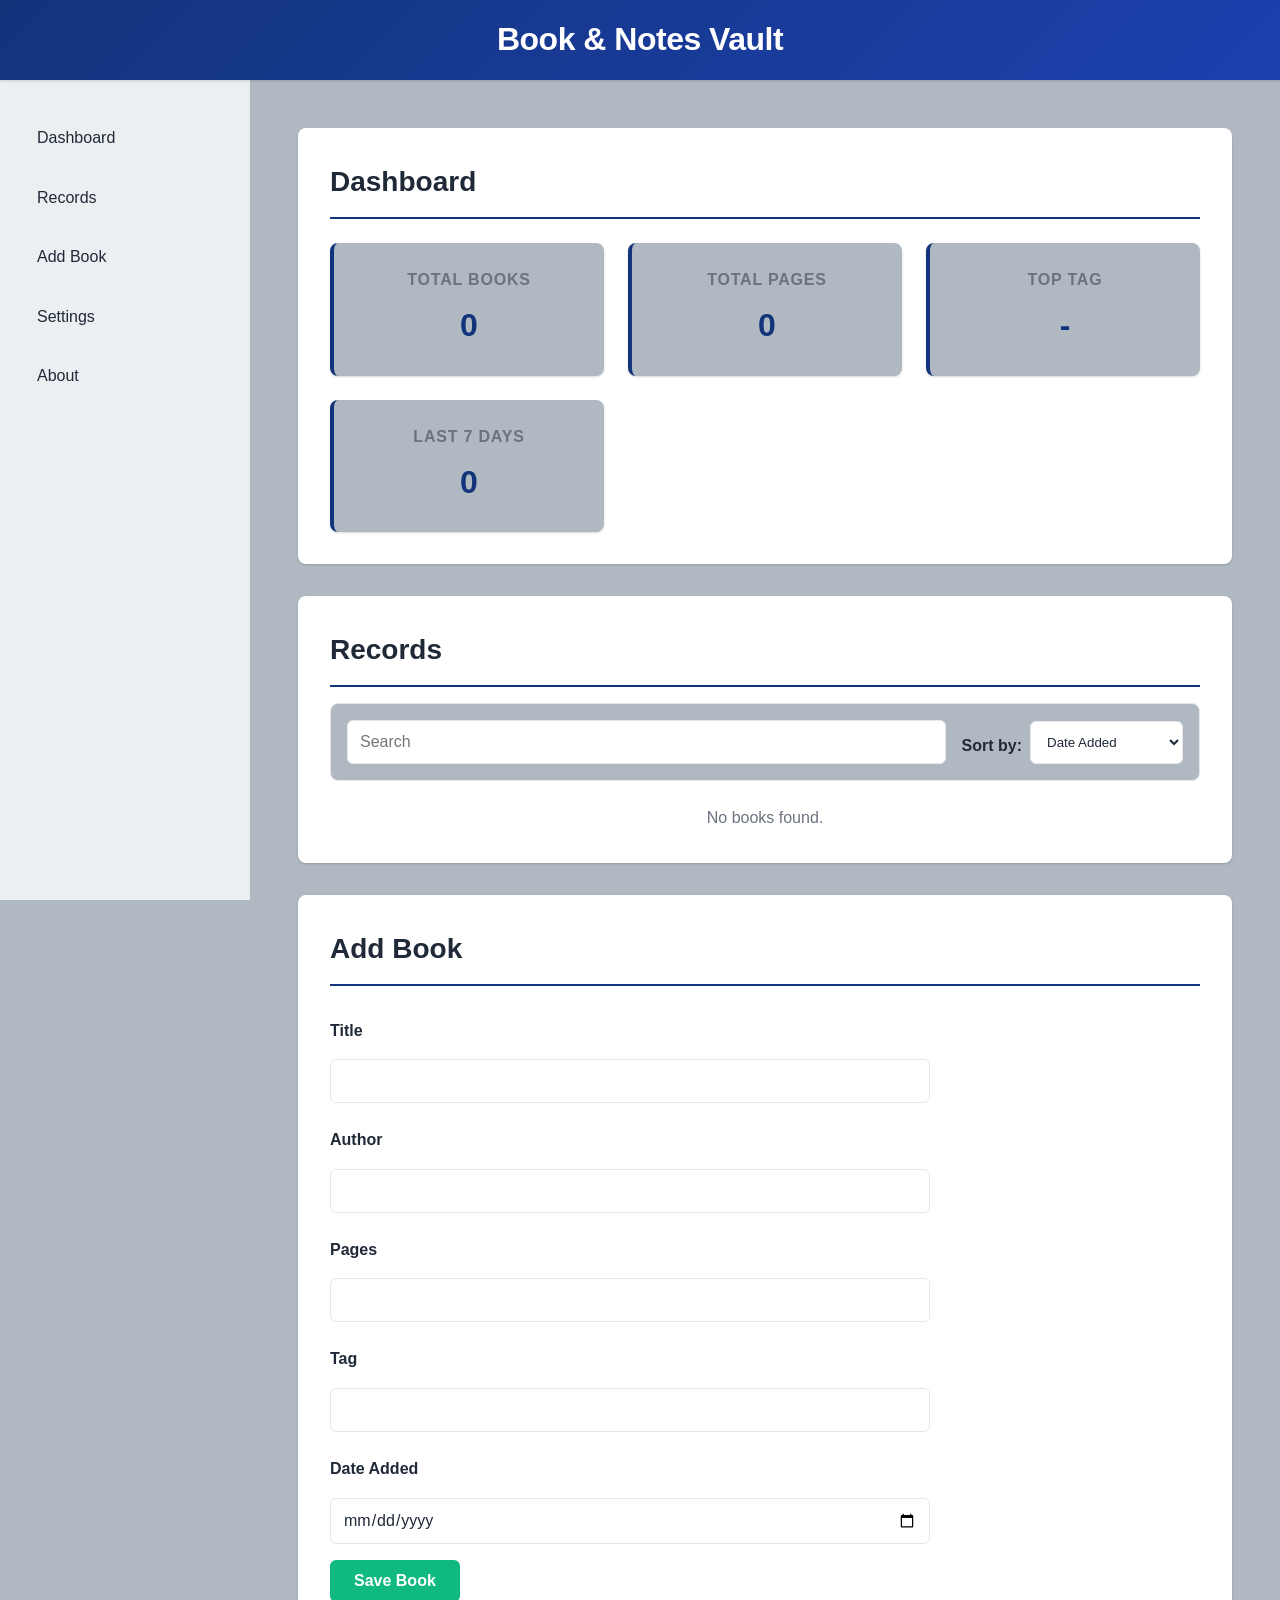
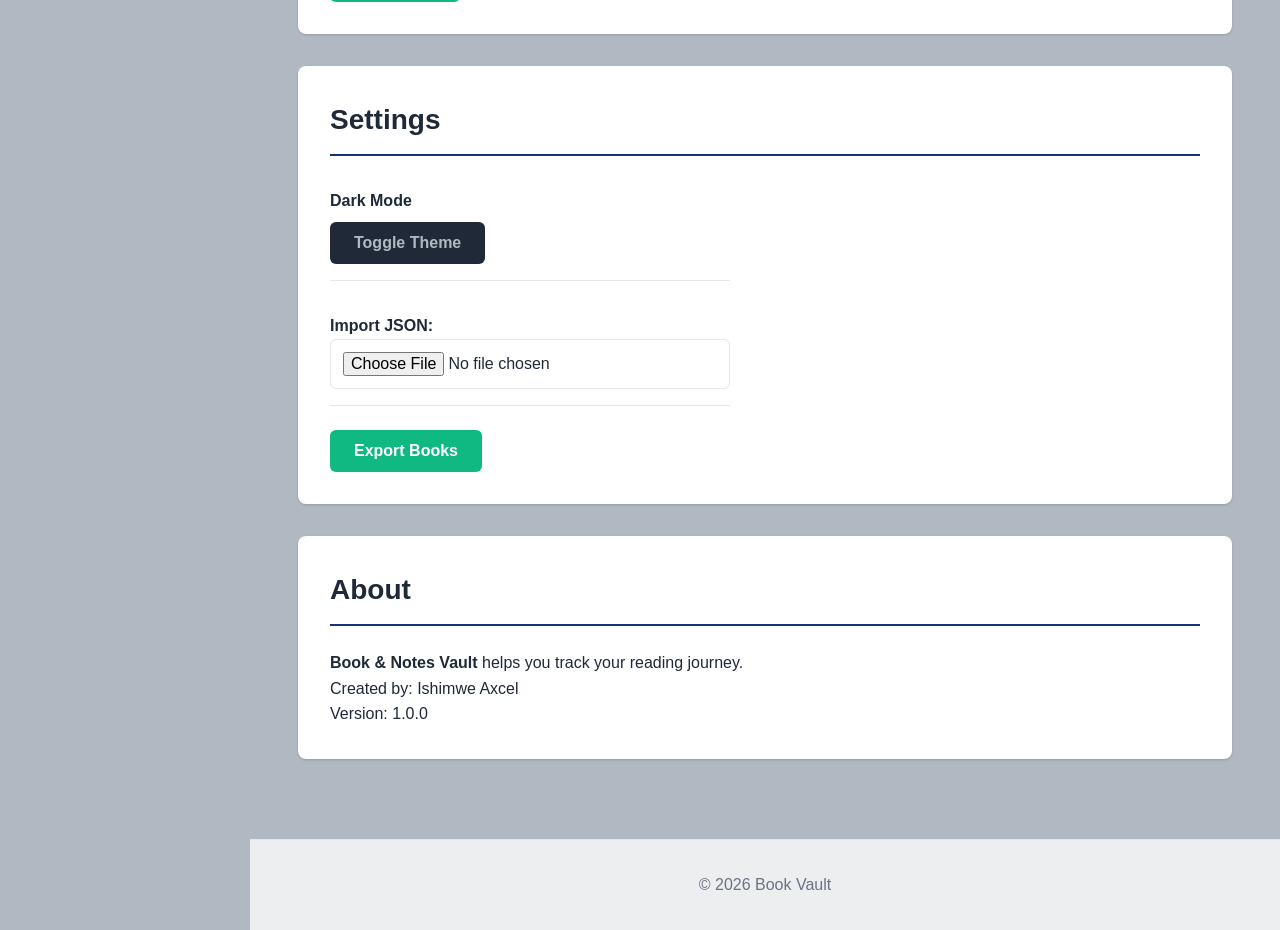
==== commit c1846319: "refactor: migrate application to a single-page architecture by merging HTML files and introducing a " ====
--- a/index.html
+++ b/index.html
@@ -4,7 +4,7 @@
 <head>
   <meta charset="UTF-8">
   <meta name="viewport" content="width=device-width, initial-scale=1.0">
-  <title>Dashboard - Book & Notes Vault</title>
+  <title>Book & Notes Vault</title>
   <link rel="stylesheet" href="styles/style.css">
 </head>
 
@@ -17,11 +17,11 @@
   </header>
 
   <nav>
-    <a href="index.html" class="nav-link">Dashboard</a>
-    <a href="records.html" class="nav-link">Records</a>
-    <a href="add.html" class="nav-link">Add Book</a>
-    <a href="settings.html" class="nav-link">Settings</a>
-    <a href="about.html" class="nav-link">About</a>
+    <a href="#dashboard" class="nav-link">Dashboard</a>
+    <a href="#records" class="nav-link">Records</a>
+    <a href="#form" class="nav-link">Add Book</a>
+    <a href="#settings" class="nav-link">Settings</a>
+    <a href="#about" class="nav-link">About</a>
   </nav>
 
   <main id="main">
@@ -48,6 +48,61 @@
       </div>
     </section>
 
+    <section id="records">
+      <h2>Records</h2>
+      <div class="controls-bar">
+        <input type="text" id="searchInput" placeholder="Search" aria-label="Search Records">
+        <div class="sort-controls">
+          <label for="sortBy">Sort by:</label>
+          <select id="sortBy">
+            <option value="dateAdded">Date Added</option>
+            <option value="title">Title (A-Z)</option>
+            <option value="pages">Pages (Low-High)</option>
+          </select>
+        </div>
+      </div>
+      <div id="recordsGrid"></div>
+    </section>
+
+    <section id="form">
+      <h2>Add Book</h2>
+      <form id="bookForm">
+        <label for="title">Title</label>
+        <input type="text" id="title" required>
+        <label for="author">Author</label>
+        <input type="text" id="author" required>
+        <label for="pages">Pages</label>
+        <input type="number" id="pages" required>
+        <label for="tag">Tag</label>
+        <input type="text" id="tag" required>
+        <label for="dateAdded">Date Added</label>
+        <input type="date" id="dateAdded" required>
+        <button type="submit">Save Book</button>
+        <p id="formMsg" role="status" aria-live="assertive"></p>
+      </form>
+    </section>
+
+    <section id="settings">
+      <h2>Settings</h2>
+      <div class="settings-buttons">
+        <div class="setting-item">
+          <label for="themeToggle">Dark Mode</label>
+          <button id="themeToggle" aria-label="Toggle Dark Mode">Toggle Theme</button>
+        </div>
+        <div class="setting-item">
+          <label>Import JSON: <input type="file" id="importJSON"></label>
+        </div>
+        <button id="exportJSON">Export Books</button>
+      </div>
+    </section>
+
+    <section id="about">
+      <h2>About</h2>
+      <p><strong>Book & Notes Vault</strong> helps you track your reading journey.</p>
+      <p>Created by: Ishimwe Axcel</p>
+      <p>Version: 1.0.0</p>
+    </section>
+
   </main>
 
   <footer>
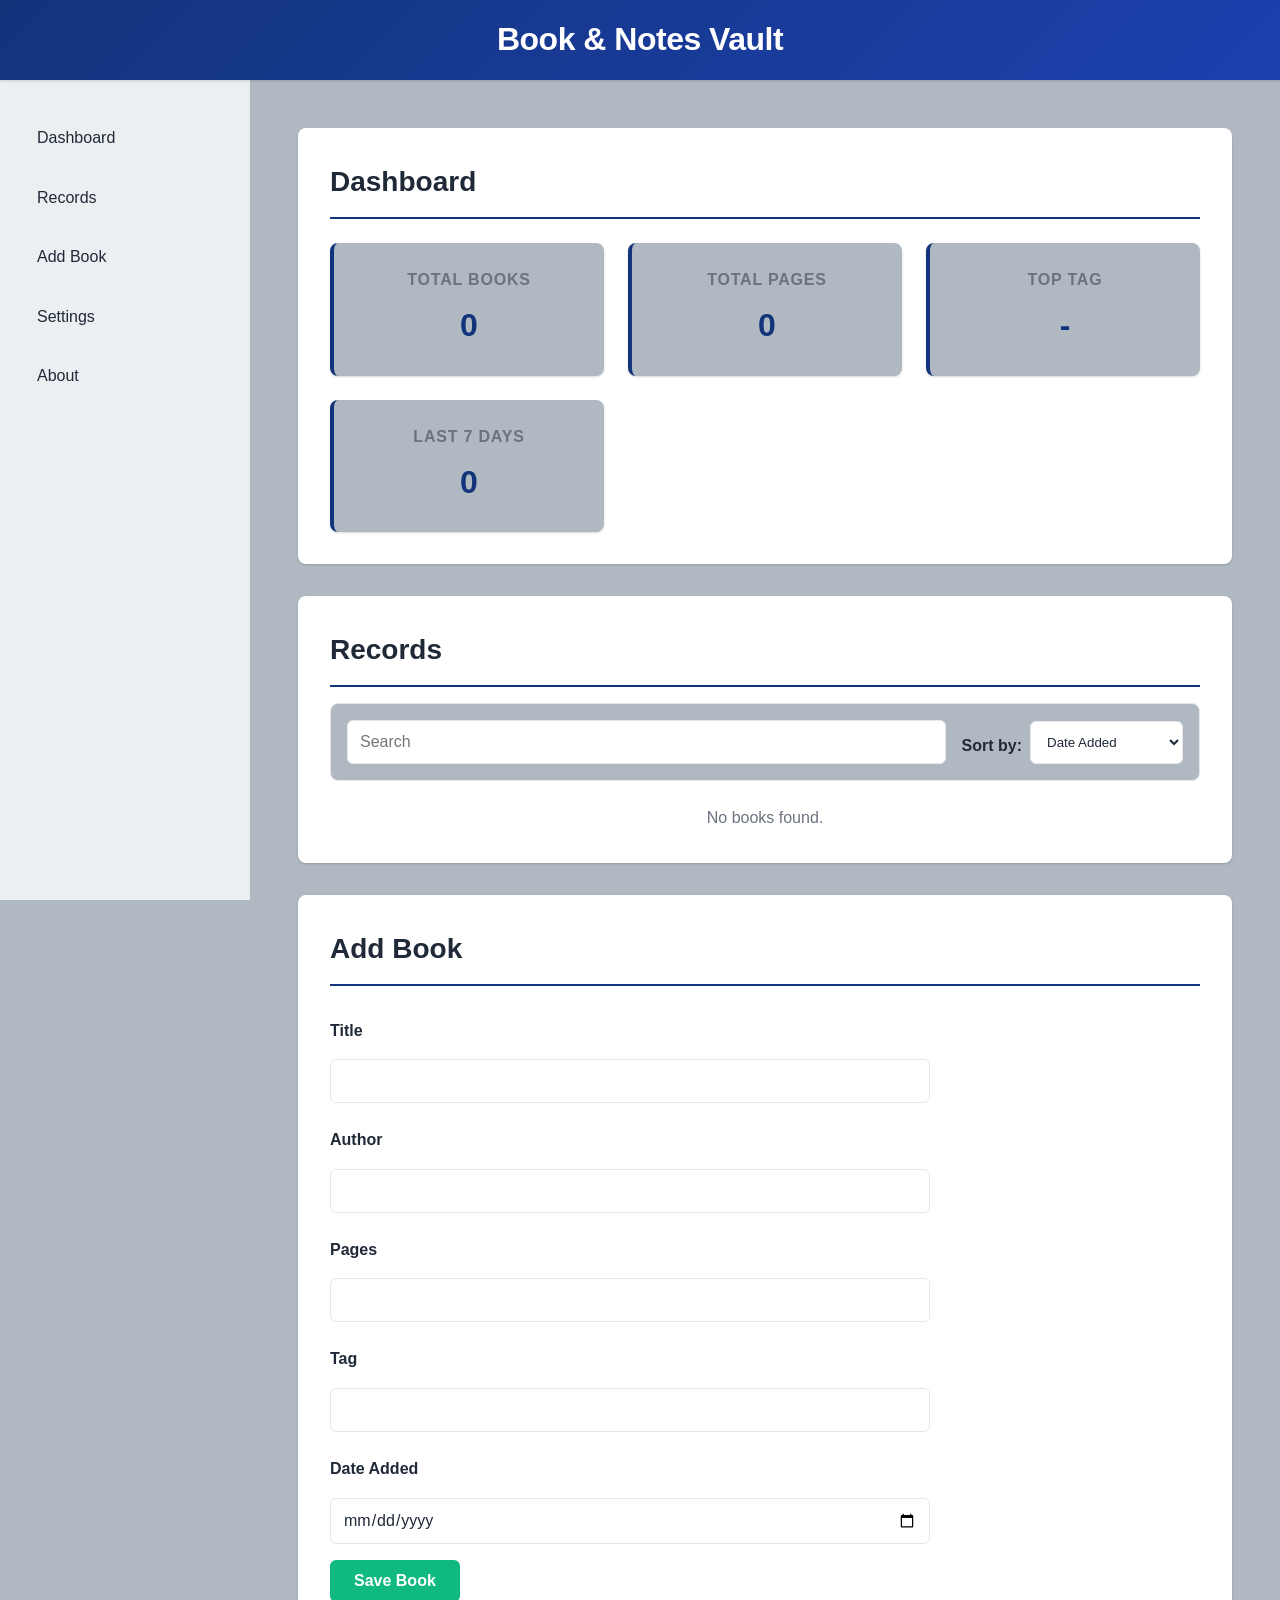
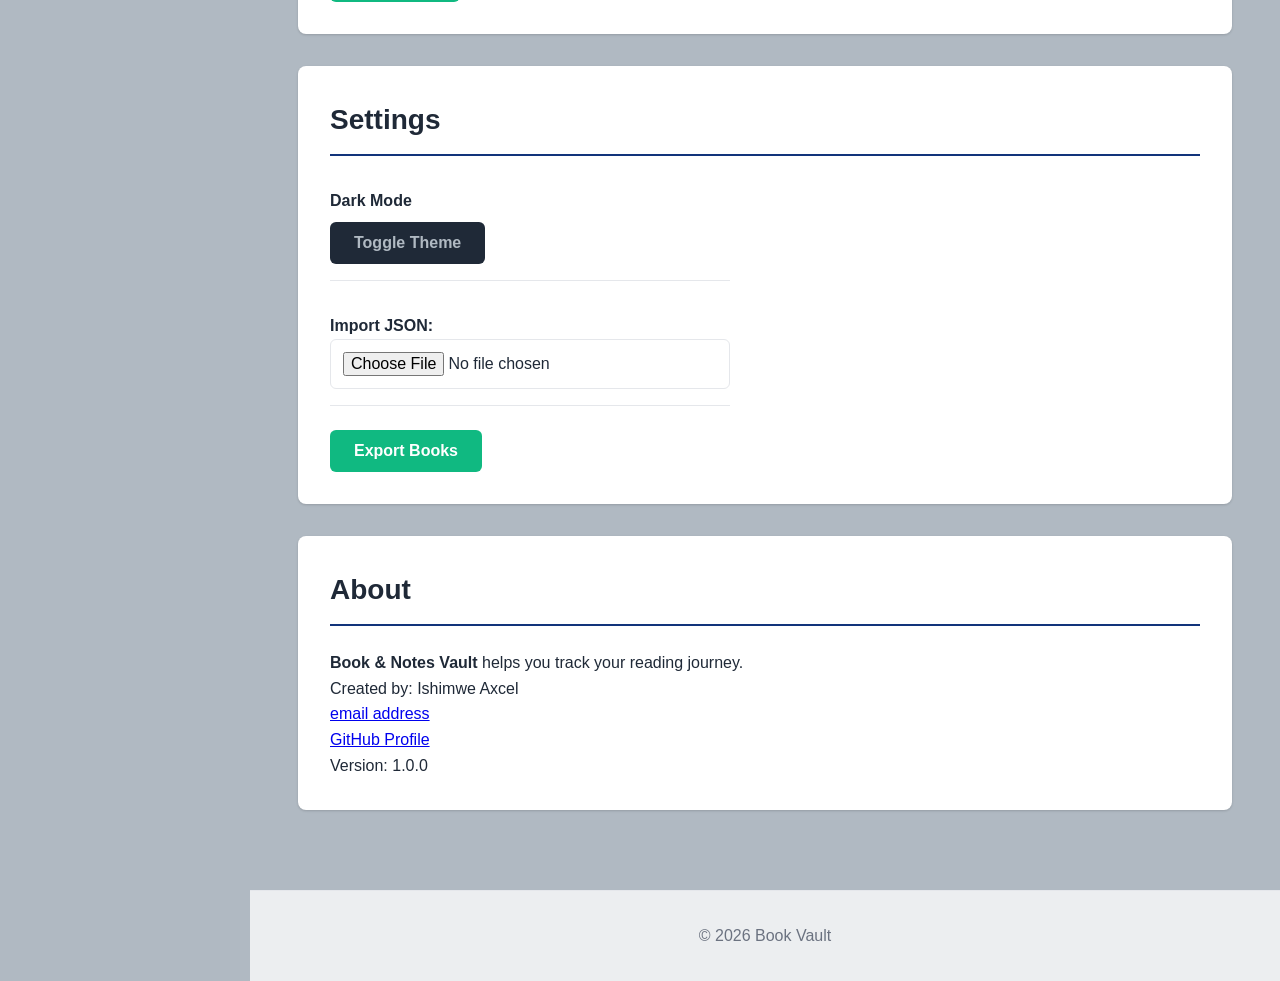
==== commit 6304ff4b: "feat: Add comprehensive styling with light/dark themes and update the about section with contact lin" ====
--- a/index.html
+++ b/index.html
@@ -100,6 +100,8 @@
       <h2>About</h2>
       <p><strong>Book & Notes Vault</strong> helps you track your reading journey.</p>
       <p>Created by: Ishimwe Axcel</p>
+      <p><a href="mailto:iaxcel@alustudent.com">email address</a></p>
+      <p><a href="https://github.com/i.axcel-ai" target="_blank">GitHub Profile</a></p>
       <p>Version: 1.0.0</p>
     </section>
 
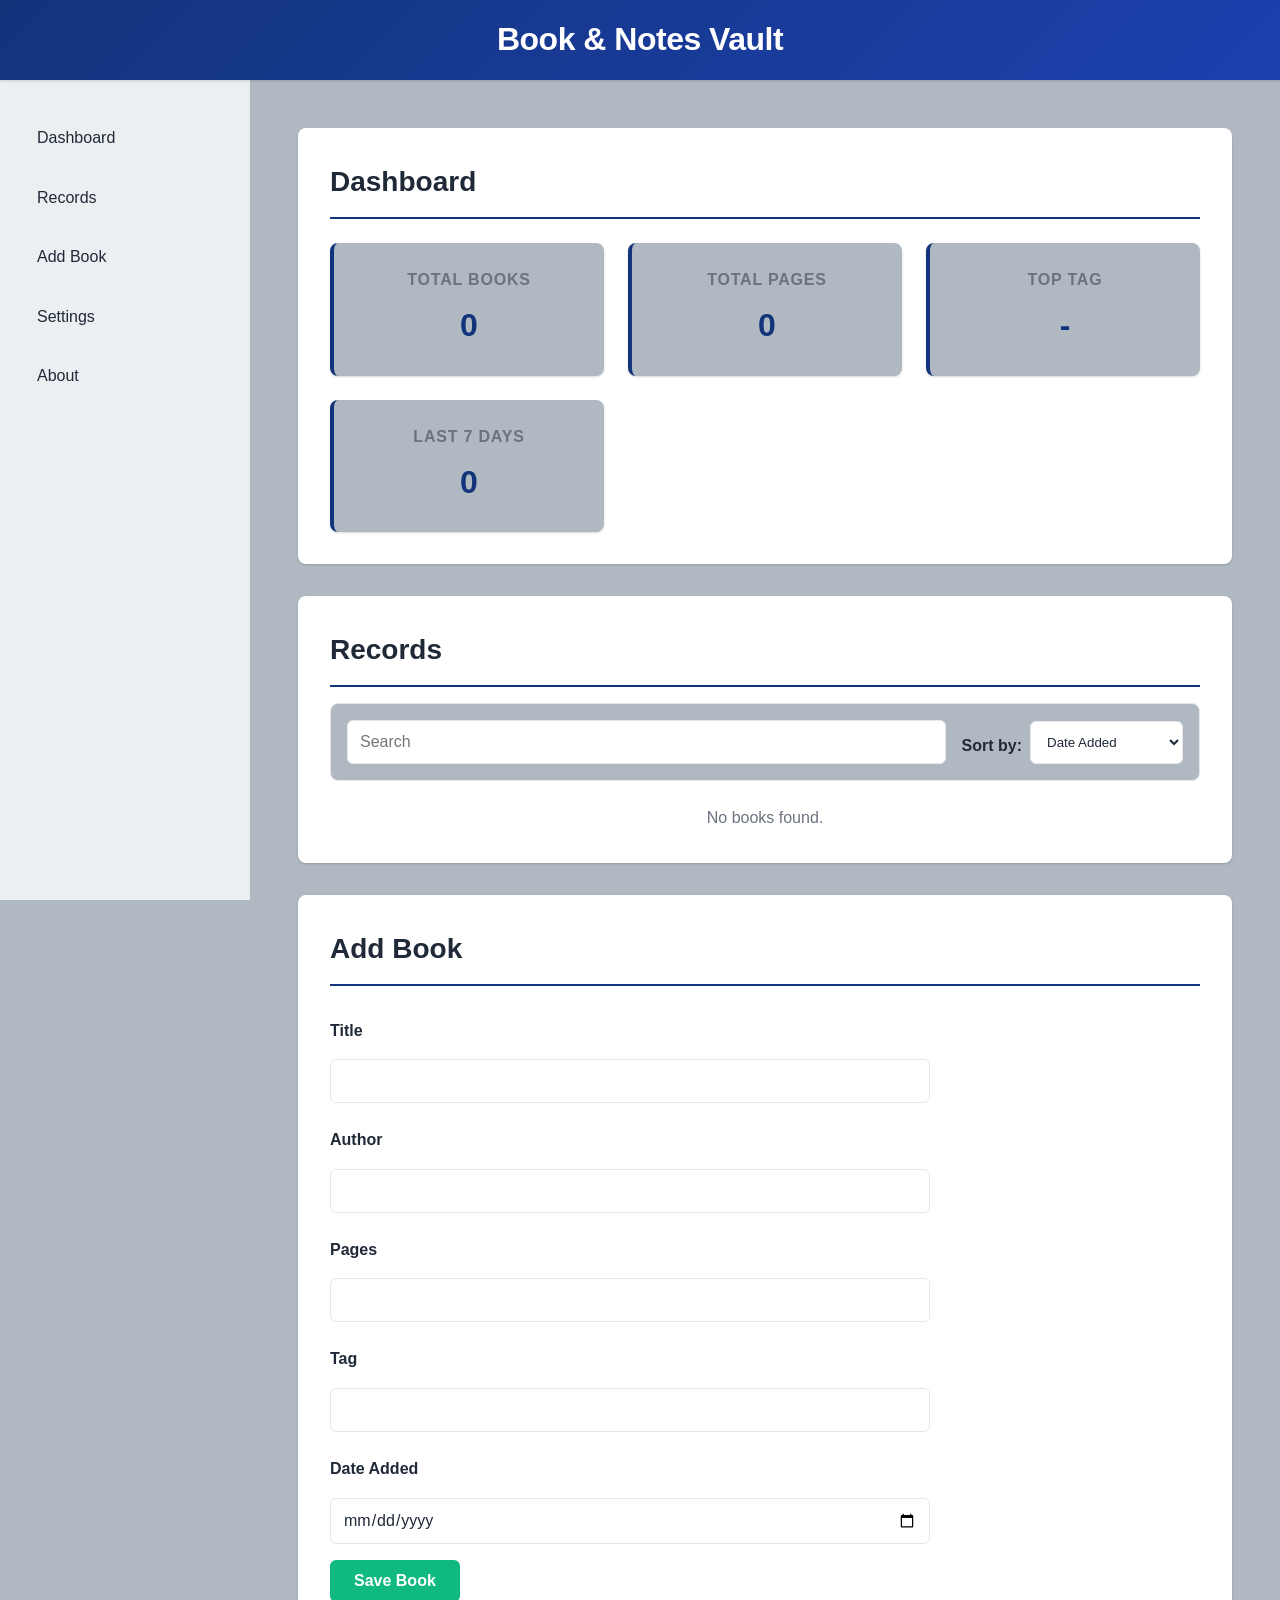
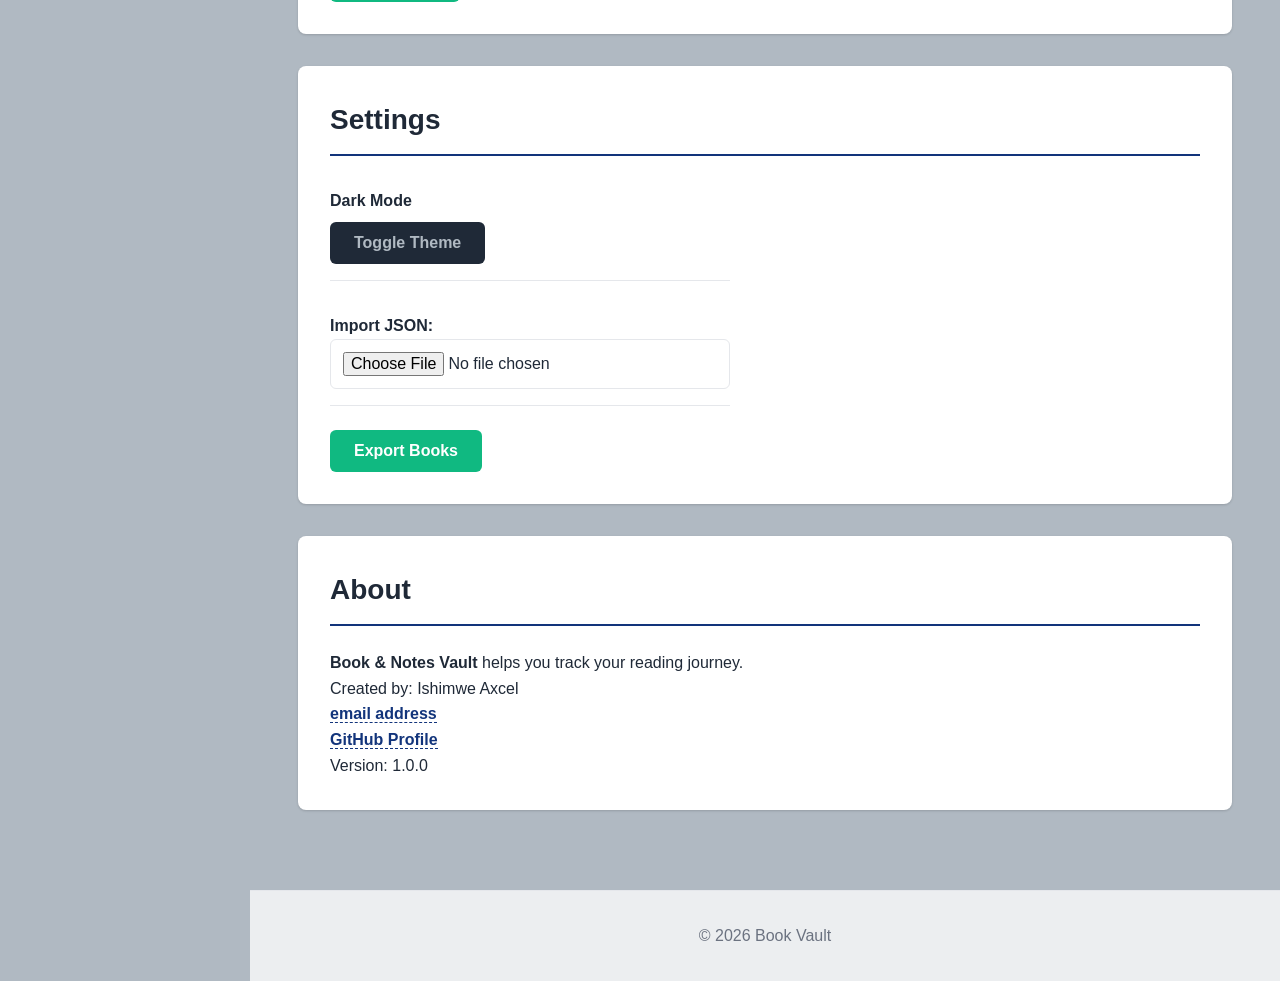
==== commit dff3e19d: "feat: Add initial comprehensive styling for the application, including light/dark themes and respons" ====
--- a/index.html
+++ b/index.html
@@ -101,7 +101,7 @@
       <p><strong>Book & Notes Vault</strong> helps you track your reading journey.</p>
       <p>Created by: Ishimwe Axcel</p>
       <p><a href="mailto:iaxcel@alustudent.com">email address</a></p>
-      <p><a href="https://github.com/i.axcel-ai" target="_blank">GitHub Profile</a></p>
+      <p><a href="https://github.com/iaxcel-ai" target="_blank">GitHub Profile</a></p>
       <p>Version: 1.0.0</p>
     </section>
 
--- a/styles/style.css
+++ b/styles/style.css
@@ -5,7 +5,7 @@
 }
 
 :root {
-  /* Light Theme (Default) */
+  /* light theme (default) */
   --primary-color: #12347b;
   --primary-dark: #1e40af;
   --secondary-color: #10b981;
@@ -19,17 +19,15 @@
   --shadow: 0 1px 3px rgba(0, 0, 0, 0.1), 0 1px 2px rgba(0, 0, 0, 0.06);
   --shadow-lg: 0 10px 15px -3px rgba(0, 0, 0, 0.1);
   --gradient-header: linear-gradient(135deg, var(--primary-color) 0%, var(--primary-dark) 100%);
-  /* Improved contrast for tags */
+  /* improved contrast for tags */
   --tag-bg: #f1f5f9;
-  /* slate-100 */
   --tag-text: #0f172a;
-  /* slate-900 */
   --input-bg: #ffffff;
   --highlight-bg: #fde047;
   --highlight-text: #000000;
 }
 
-/* Dark Theme overrides */
+/* dark theme overrides */
 body.dark-mode {
   --primary-color: #3b82f6;
   --primary-dark: #60a5fa;
@@ -45,9 +43,7 @@
   --shadow-lg: 0 10px 15px -3px rgba(0, 0, 0, 0.3);
   --gradient-header: linear-gradient(135deg, #1e3a8a 0%, #1e40af 100%);
   --tag-bg: #334155;
-  /* slate-700 */
   --tag-text: #f1f5f9;
-  /* slate-100 */
   --input-bg: #374151;
   --highlight-bg: #fbbf24;
   --highlight-text: #000000;
@@ -91,7 +87,7 @@
   letter-spacing: -0.5px;
 }
 
-/* Navigation Sidebar on Desktop */
+/* navigation sidebar on desktop */
 nav {
   background: var(--bg-nav);
   border-right: 1px solid var(--border-color);
@@ -99,11 +95,11 @@
   padding: 1rem;
   display: flex;
   flex-direction: column;
-  /* Stack vertically by default for sidebar */
+  /* stack vertically by default for sidebar */
   gap: 0.5rem;
 }
 
-/* Nav Links as Buttons */
+/* nav links as buttons */
 .nav-link {
   display: block;
   padding: 0.75rem 1.25rem;
@@ -127,12 +123,12 @@
   background: var(--bg-body);
 }
 
-/* Main & Sections */
+/* main & sections */
 main {
   padding: 2rem;
   flex: 1;
   max-width: 1000px;
-  /* Limit width for readability */
+  /* limit width for readability */
 }
 
 section {
@@ -143,7 +139,25 @@
   box-shadow: var(--shadow);
   transition: background-color 0.3s ease, box-shadow 0.3s ease;
   scroll-margin-top: 2rem;
-  /* Spacing for smooth scroll target */
+  /* spacing for smooth scroll target */
+}
+
+/* about section links */
+#about p a {
+  color: var(--primary-color);
+  text-decoration: none;
+  font-weight: 600;
+  border-bottom: 1px dashed var(--primary-color);
+  transition: all 0.2s ease;
+}
+
+#about p a:hover {
+  background: var(--primary-color);
+  color: white;
+  border-bottom-style: solid;
+  padding: 0 4px;
+  border-radius: 4px;
+  transition: all 0.2s ease;
 }
 
 section h2 {
@@ -154,7 +168,7 @@
   padding-bottom: 0.75rem;
 }
 
-/* Dashboard Stats Grid */
+/* dashboard stats grid */
 .stats-grid {
   display: grid;
   grid-template-columns: repeat(auto-fit, minmax(200px, 1fr));
@@ -185,7 +199,7 @@
   margin: 0;
 }
 
-/* Records Controls */
+/* records controls */
 .controls-bar {
   display: flex;
   flex-wrap: wrap;
@@ -218,14 +232,14 @@
   cursor: pointer;
 }
 
-/* Records Grid Container */
+/* records grid container */
 #recordsGrid {
   display: grid;
   grid-template-columns: repeat(auto-fill, minmax(280px, 1fr));
   gap: 1.5rem;
 }
 
-/* Records Section Header */
+/* records section header */
 #records>h2 {
   grid-column: 1 / -1;
   margin-bottom: 1rem;
@@ -347,7 +361,7 @@
 
 #themeToggle {
   background: var(--text-main);
-  /* Defaults to main text color (dark/light) */
+  /* defaults to main text color (dark/light) */
   color: var(--bg-body);
 }
 
@@ -410,14 +424,14 @@
   border-top: 1px solid var(--border-color);
 }
 
-/* Desktop Layout (Sidebar) */
+/* desktop layout (sidebar) */
 @media (min-width: 1024px) {
   body {
     display: flex;
     flex-direction: row;
-    /* Horizontal layout */
+    /* horizontal layout */
     flex-wrap: wrap;
-    /* Allow header to be full width if needed*/
+    /* allow header to be full width if needed*/
     overflow-x: hidden;
   }
 
@@ -435,7 +449,7 @@
   nav {
     position: fixed;
     top: 80px;
-    /* Below header */
+    /* below header */
     left: 0;
     bottom: 0;
     width: 250px;
@@ -458,7 +472,7 @@
   }
 }
 
-/* Mobile Responsive */
+/* mobile responsive */
 @media (max-width: 1023px) {
   nav {
     flex-direction: row;
@@ -482,7 +496,7 @@
 
   .stats-grid {
     grid-template-columns: 1fr;
-    /* Stack on small screens */
+    /* stack on small screens */
   }
 }
 
